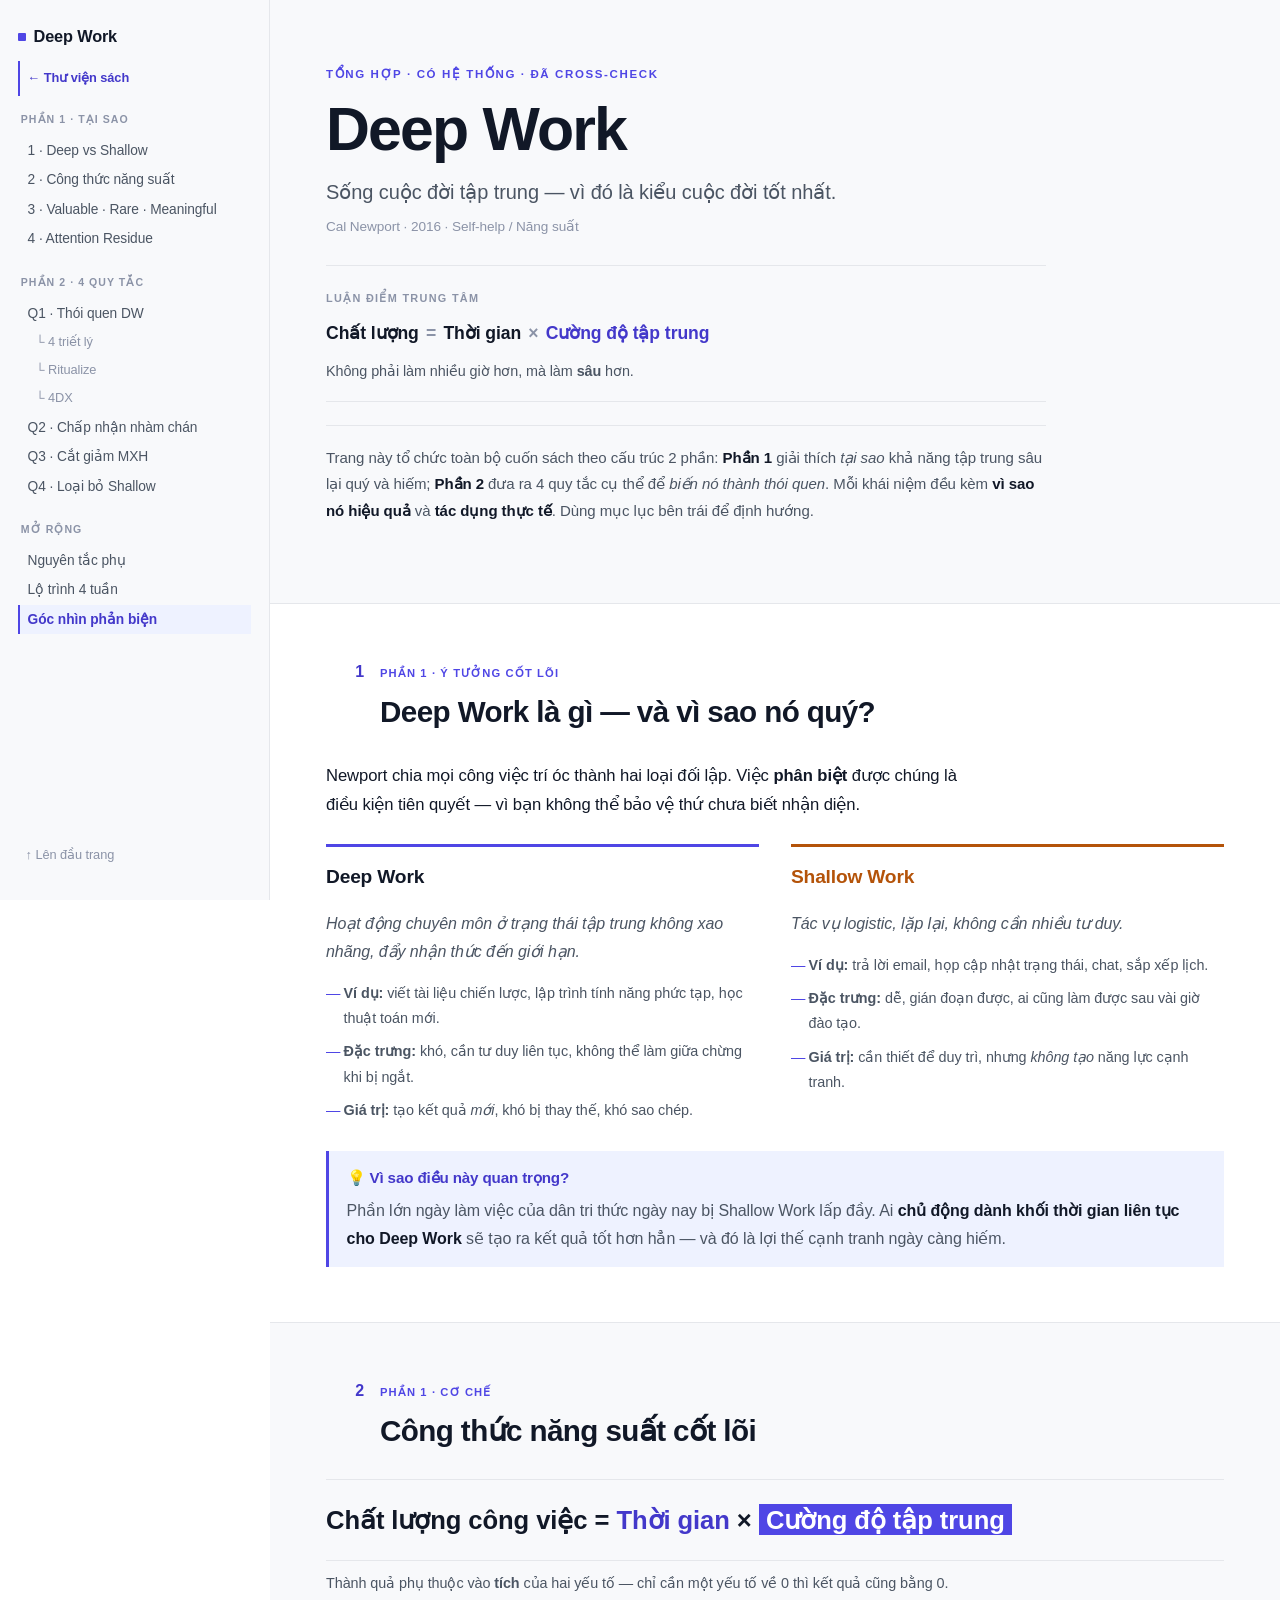
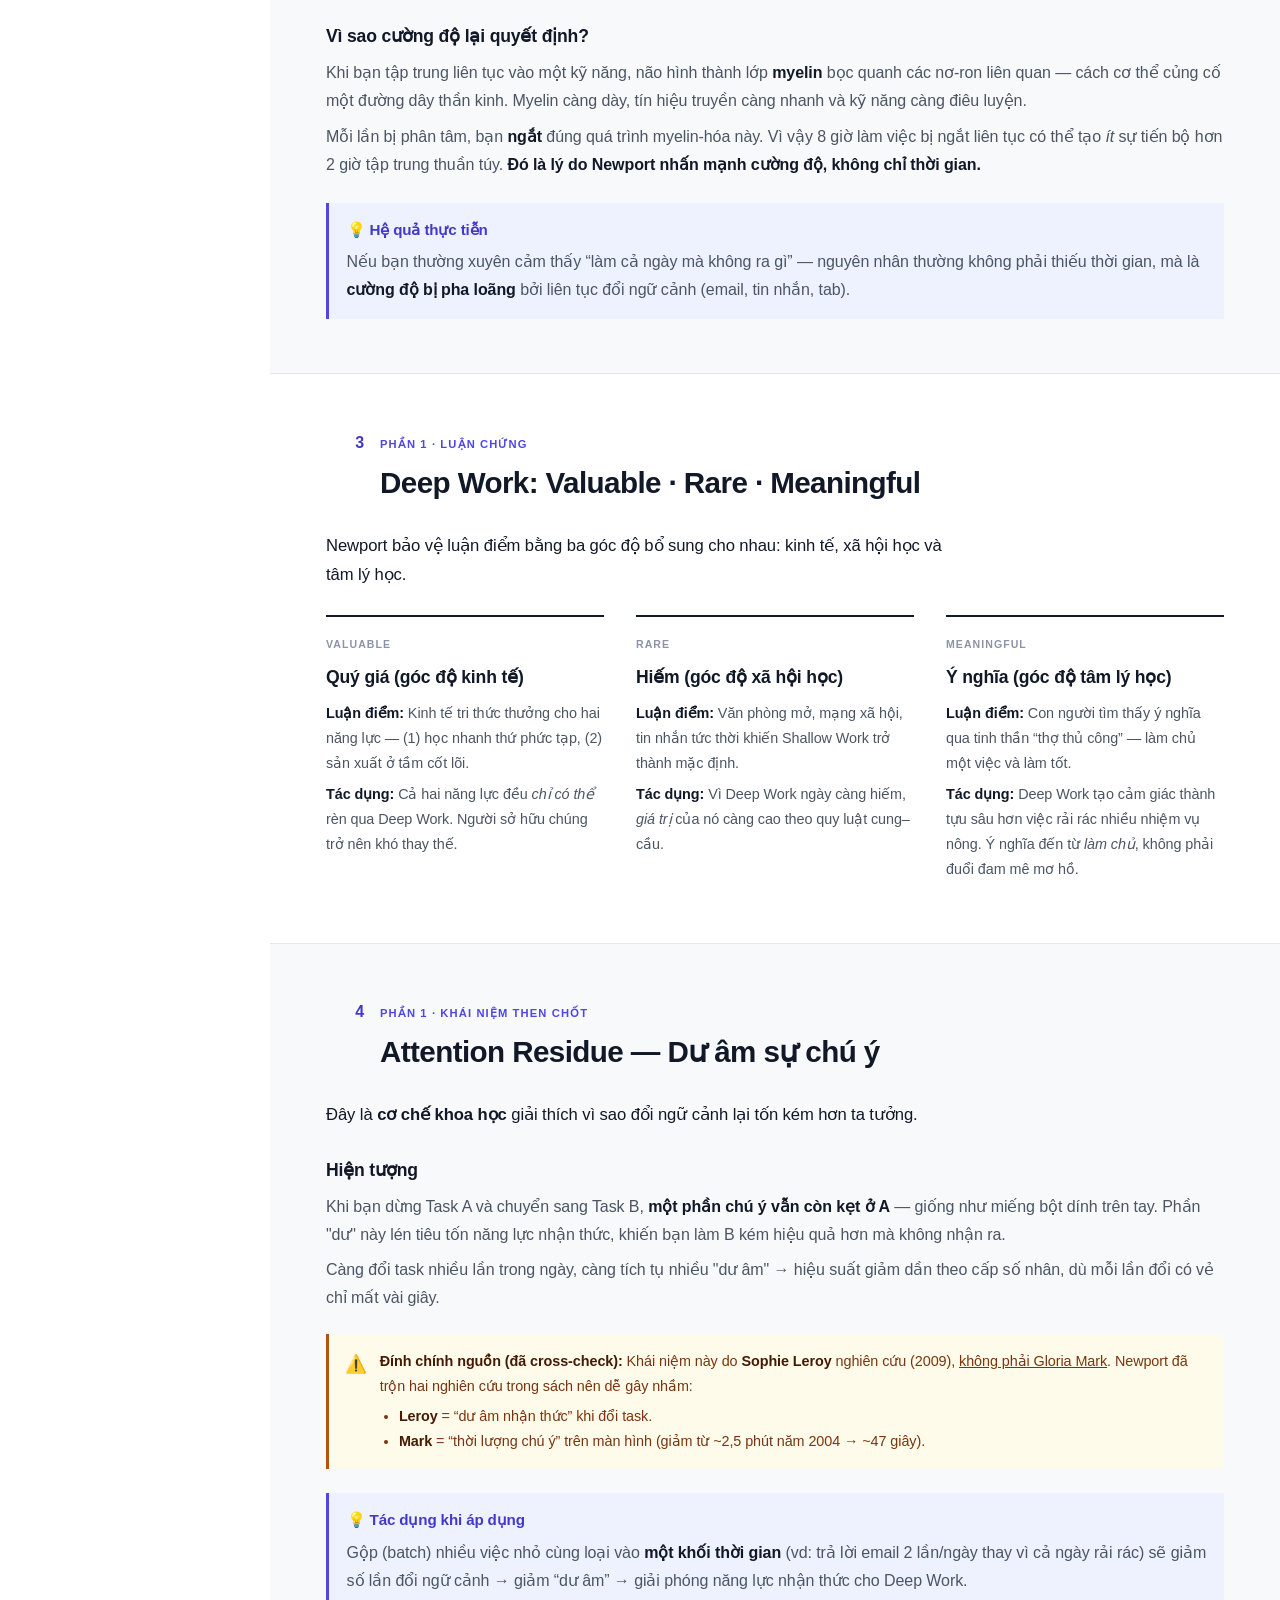
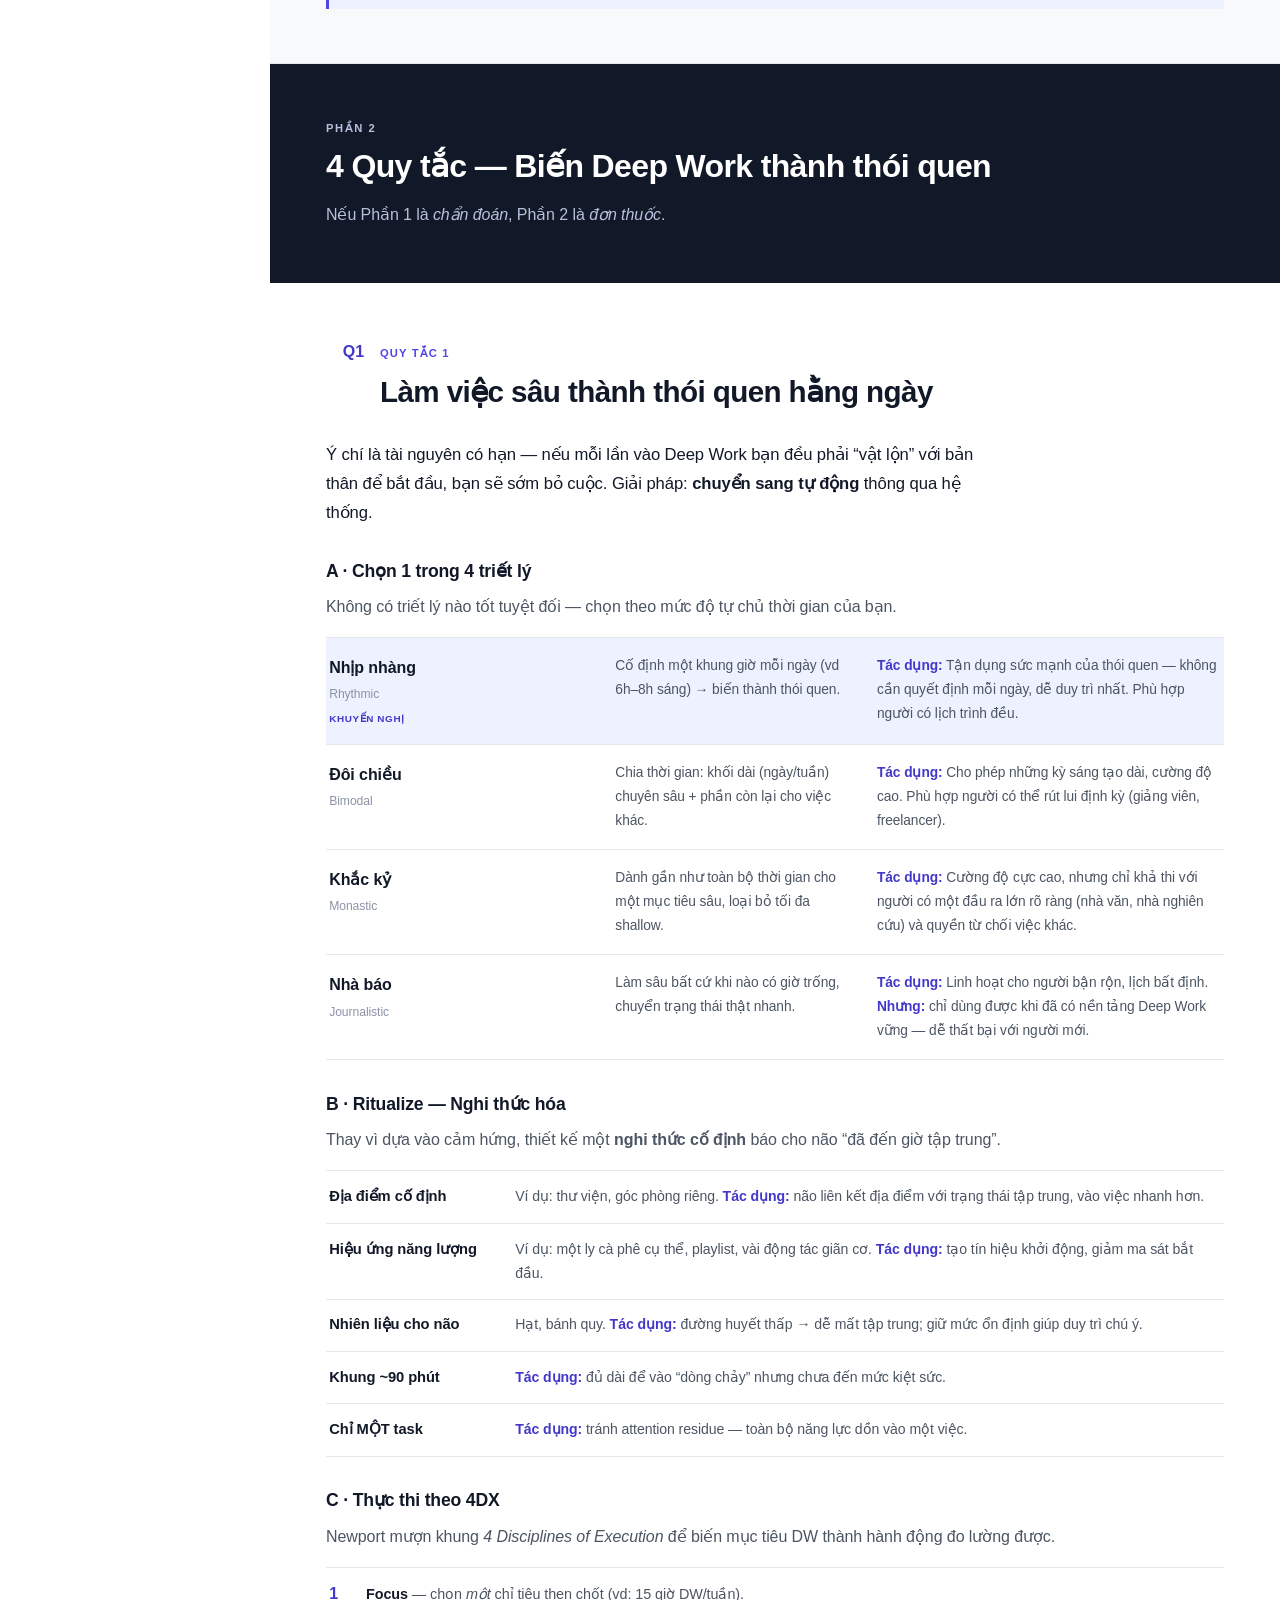
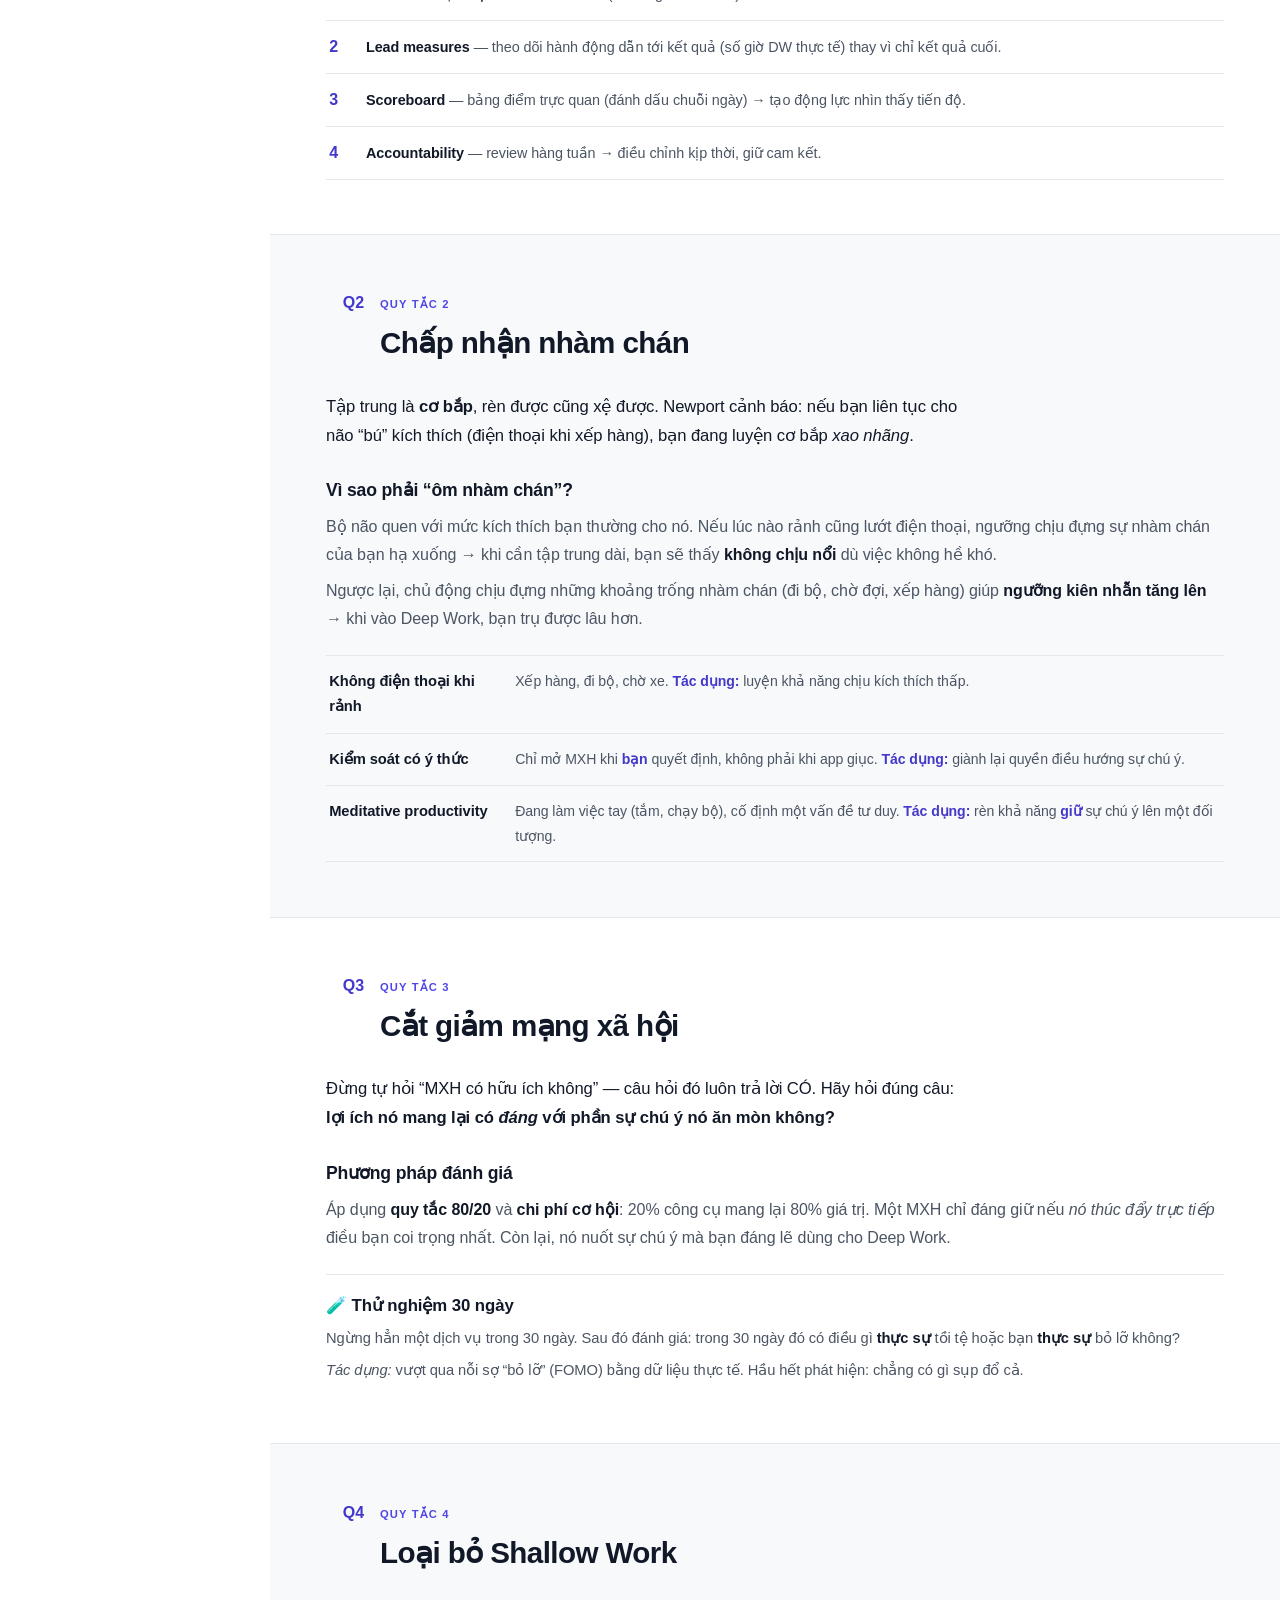
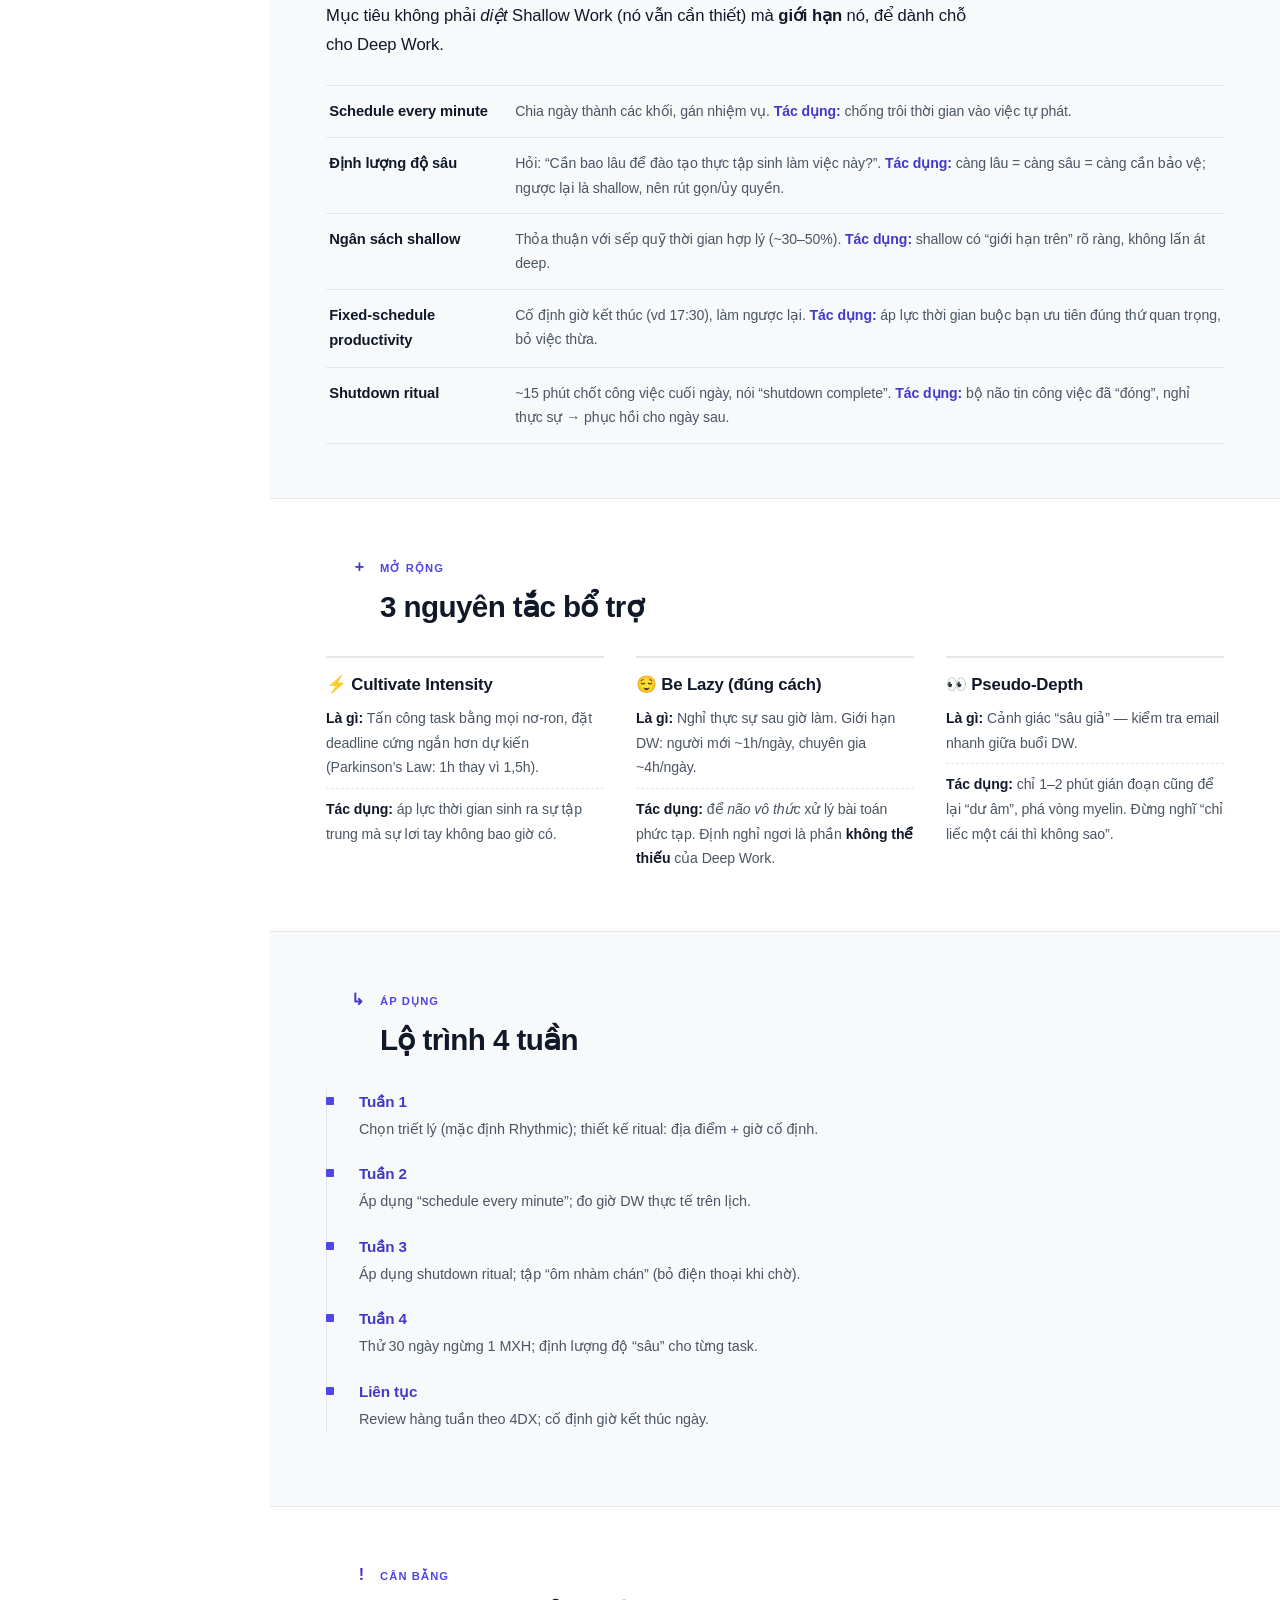
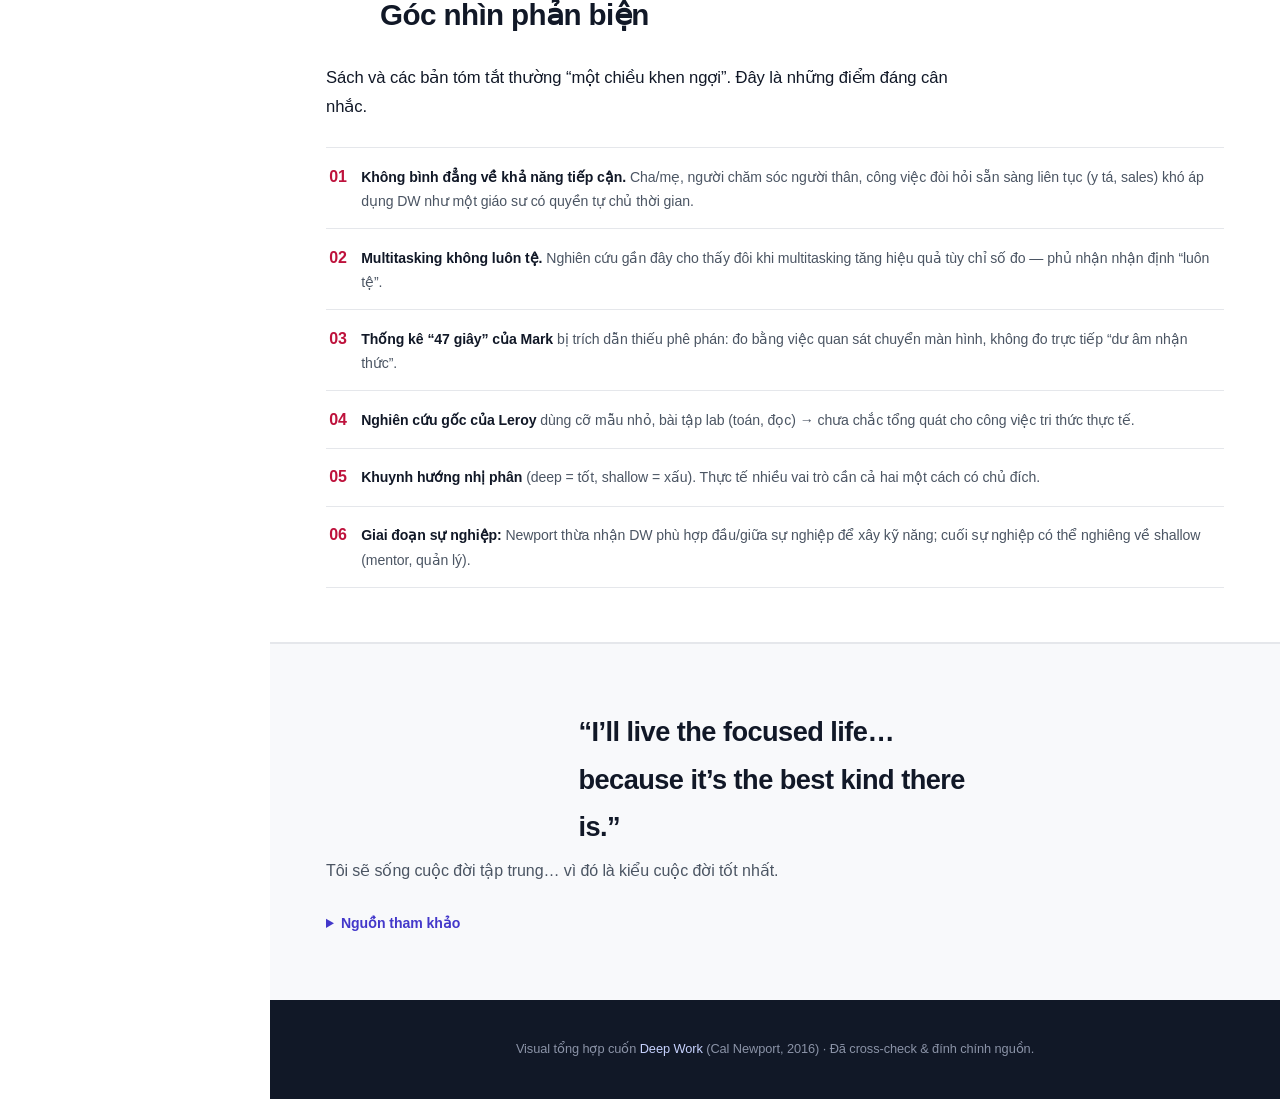
==== books/deep-work/index.html @ b0e9a342 "First commit" ====
<!DOCTYPE html>
<html lang="vi">
<head>
  <meta charset="UTF-8" />
  <meta name="viewport" content="width=device-width, initial-scale=1.0" />
  <title>Deep Work — Tổng hợp trực quan</title>
  <meta name="description" content="Tổng hợp trực quan, có hệ thống, cuốn Deep Work của Cal Newport." />
  <link rel="stylesheet" href="css/style.css" />
</head>
<body>

  <div class="progress-bar" id="progressBar"></div>

  <div class="layout">

    <!-- ============ SIDEBAR: sơ đồ phân cấp tri thức ============ -->
    <aside class="sidebar" id="sidebar">
      <div class="sidebar__brand">
        <span class="sidebar__dot"></span>
        <span>Deep Work</span>
        <button class="sidebar__close" id="sidebarClose" aria-label="Đóng menu">✕</button>
      </div>

      <a href="../../index.html" class="sidebar__back">← Thư viện sách</a>

      <nav class="tree" id="tree">
        <p class="tree__part">Phần 1 · Tại sao</p>
        <a href="#deep-vs-shallow" class="tree__l1">1 · Deep vs Shallow</a>
        <a href="#formula" class="tree__l1">2 · Công thức năng suất</a>
        <a href="#vrm" class="tree__l1">3 · Valuable · Rare · Meaningful</a>
        <a href="#residue" class="tree__l1">4 · Attention Residue</a>

        <p class="tree__part">Phần 2 · 4 Quy tắc</p>
        <div class="tree__branch">
          <a href="#rule-1" class="tree__l1">Q1 · Thói quen DW</a>
          <a href="#philosophies" class="tree__l2">└ 4 triết lý</a>
          <a href="#ritualize" class="tree__l2">└ Ritualize</a>
          <a href="#4dx" class="tree__l2">└ 4DX</a>
        </div>
        <a href="#rule-2" class="tree__l1">Q2 · Chấp nhận nhàm chán</a>
        <a href="#rule-3" class="tree__l1">Q3 · Cắt giảm MXH</a>
        <a href="#rule-4" class="tree__l1">Q4 · Loại bỏ Shallow</a>

        <p class="tree__part">Mở rộng</p>
        <a href="#bonus" class="tree__l1">Nguyên tắc phụ</a>
        <a href="#roadmap" class="tree__l1">Lộ trình 4 tuần</a>
        <a href="#critique" class="tree__l1">Góc nhìn phản biện</a>
      </nav>

      <a href="#top" class="sidebar__top">↑ Lên đầu trang</a>
    </aside>

    <!-- ============ MAIN ============ -->
    <main class="main" id="top">

      <!-- mobile bar -->
      <div class="mobilebar">
        <button class="mobilebar__btn" id="menuBtn">☰ Mục lục</button>
      </div>

      <!-- HERO -->
      <section class="hero">
        <div class="hero__inner">
          <p class="hero__kicker">Tổng hợp · có hệ thống · đã cross-check</p>
          <h1 class="hero__title">Deep Work</h1>
          <p class="hero__sub">Sống cuộc đời tập trung — vì đó là kiểu cuộc đời tốt nhất.</p>
          <p class="hero__meta">Cal Newport · 2016 · Self-help / Năng suất</p>

          <div class="hero__formula">
            <span class="hf__label">Luận điểm trung tâm</span>
            <div class="hf__eq">
              <span>Chất lượng</span>
              <span class="hf__op">=</span>
              <span>Thời gian</span>
              <span class="hf__op">×</span>
              <span class="hf__accent">Cường độ tập trung</span>
            </div>
            <p class="hf__note">Không phải làm nhiều giờ hơn, mà làm <b>sâu</b> hơn.</p>
          </div>

          <p class="hero__intro">
            Trang này tổ chức toàn bộ cuốn sách theo cấu trúc 2 phần:
            <b>Phần 1</b> giải thích <i>tại sao</i> khả năng tập trung sâu lại quý và hiếm;
            <b>Phần 2</b> đưa ra 4 quy tắc cụ thể để <i>biến nó thành thói quen</i>.
            Mỗi khái niệm đều kèm <b>vì sao nó hiệu quả</b> và <b>tác dụng thực tế</b>.
            Dùng mục lục bên trái để định hướng.
          </p>
        </div>
      </section>

      <!-- ===== 1. DEEP VS SHALLOW ===== -->
      <section id="deep-vs-shallow" class="sec">
        <div class="sec__head">
          <span class="sec__no">1</span>
          <div>
            <p class="sec__part">Phần 1 · Ý tưởng cốt lõi</p>
            <h2>Deep Work là gì — và vì sao nó quý?</h2>
          </div>
        </div>

        <p class="lede">
          Newport chia mọi công việc trí óc thành hai loại đối lập. Việc <b>phân biệt</b>
          được chúng là điều kiện tiên quyết — vì bạn không thể bảo vệ thứ chưa biết nhận diện.
        </p>

        <div class="compare">
          <div class="compare__col compare__col--deep">
            <h3>Deep Work</h3>
            <p class="compare__def">Hoạt động chuyên môn ở trạng thái tập trung không xao nhãng, đẩy nhận thức đến giới hạn.</p>
            <ul class="compare__list">
              <li><b>Ví dụ:</b> viết tài liệu chiến lược, lập trình tính năng phức tạp, học thuật toán mới.</li>
              <li><b>Đặc trưng:</b> khó, cần tư duy liên tục, không thể làm giữa chừng khi bị ngắt.</li>
              <li><b>Giá trị:</b> tạo kết quả <i>mới</i>, khó bị thay thế, khó sao chép.</li>
            </ul>
          </div>
          <div class="compare__col compare__col--shallow">
            <h3>Shallow Work</h3>
            <p class="compare__def">Tác vụ logistic, lặp lại, không cần nhiều tư duy.</p>
            <ul class="compare__list">
              <li><b>Ví dụ:</b> trả lời email, họp cập nhật trạng thái, chat, sắp xếp lịch.</li>
              <li><b>Đặc trưng:</b> dễ, gián đoạn được, ai cũng làm được sau vài giờ đào tạo.</li>
              <li><b>Giá trị:</b> cần thiết để duy trì, nhưng <i>không tạo</i> năng lực cạnh tranh.</li>
            </ul>
          </div>
        </div>

        <div class="insight">
          <h4>💡 Vì sao điều này quan trọng?</h4>
          <p>
            Phần lớn ngày làm việc của dân tri thức ngày nay bị Shallow Work lấp đầy.
            Ai <b>chủ động dành khối thời gian liên tục cho Deep Work</b> sẽ tạo ra kết quả
            tốt hơn hẳn — và đó là lợi thế cạnh tranh ngày càng hiếm.
          </p>
        </div>
      </section>

      <!-- ===== 2. FORMULA ===== -->
      <section id="formula" class="sec sec--alt">
        <div class="sec__head">
          <span class="sec__no">2</span>
          <div>
            <p class="sec__part">Phần 1 · Cơ chế</p>
            <h2>Công thức năng suất cốt lõi</h2>
          </div>
        </div>

        <div class="eqbox">
          <div class="eqbox__eq">
            Chất lượng công việc = <span class="t1">Thời gian</span> × <span class="t2">Cường độ tập trung</span>
          </div>
          <p class="eqbox__cap">Thành quả phụ thuộc vào <b>tích</b> của hai yếu tố — chỉ cần một yếu tố về 0 thì kết quả cũng bằng 0.</p>
        </div>

        <div class="why">
          <h4>Vì sao cường độ lại quyết định?</h4>
          <p>
            Khi bạn tập trung liên tục vào một kỹ năng, não hình thành lớp <b>myelin</b>
            bọc quanh các nơ-ron liên quan — cách cơ thể củng cố một đường dây thần kinh.
            Myelin càng dày, tín hiệu truyền càng nhanh và kỹ năng càng điêu luyện.
          </p>
          <p>
            Mỗi lần bị phân tâm, bạn <b>ngắt</b> đúng quá trình myelin-hóa này. Vì vậy
            8 giờ làm việc bị ngắt liên tục có thể tạo <i>ít</i> sự tiến bộ hơn 2 giờ
            tập trung thuần túy. <b>Đó là lý do Newport nhấn mạnh cường độ, không chỉ thời gian.</b>
          </p>
        </div>

        <div class="insight">
          <h4>💡 Hệ quả thực tiễn</h4>
          <p>
            Nếu bạn thường xuyên cảm thấy “làm cả ngày mà không ra gì” — nguyên nhân
            thường không phải thiếu thời gian, mà là <b>cường độ bị pha loãng</b> bởi
            liên tục đổi ngữ cảnh (email, tin nhắn, tab).
          </p>
        </div>
      </section>

      <!-- ===== 3. VRM ===== -->
      <section id="vrm" class="sec">
        <div class="sec__head">
          <span class="sec__no">3</span>
          <div>
            <p class="sec__part">Phần 1 · Luận chứng</p>
            <h2>Deep Work: Valuable · Rare · Meaningful</h2>
          </div>
        </div>

        <p class="lede">
          Newport bảo vệ luận điểm bằng ba góc độ bổ sung cho nhau: kinh tế, xã hội học và tâm lý học.
        </p>

        <div class="vrm">
          <article class="vrm__item">
            <div class="vrm__tag">Valuable</div>
            <h3>Quý giá (góc độ kinh tế)</h3>
            <p><b>Luận điểm:</b> Kinh tế tri thức thưởng cho hai năng lực — (1) học nhanh thứ phức tạp, (2) sản xuất ở tầm cốt lõi.</p>
            <p><b>Tác dụng:</b> Cả hai năng lực đều <i>chỉ có thể</i> rèn qua Deep Work. Người sở hữu chúng trở nên khó thay thế.</p>
          </article>
          <article class="vrm__item">
            <div class="vrm__tag">Rare</div>
            <h3>Hiếm (góc độ xã hội học)</h3>
            <p><b>Luận điểm:</b> Văn phòng mở, mạng xã hội, tin nhắn tức thời khiến Shallow Work trở thành mặc định.</p>
            <p><b>Tác dụng:</b> Vì Deep Work ngày càng hiếm, <i>giá trị</i> của nó càng cao theo quy luật cung–cầu.</p>
          </article>
          <article class="vrm__item">
            <div class="vrm__tag">Meaningful</div>
            <h3>Ý nghĩa (góc độ tâm lý học)</h3>
            <p><b>Luận điểm:</b> Con người tìm thấy ý nghĩa qua tinh thần “thợ thủ công” — làm chủ một việc và làm tốt.</p>
            <p><b>Tác dụng:</b> Deep Work tạo cảm giác thành tựu sâu hơn việc rải rác nhiều nhiệm vụ nông. Ý nghĩa đến từ <i>làm chủ</i>, không phải đuổi đam mê mơ hồ.</p>
          </article>
        </div>
      </section>

      <!-- ===== 4. ATTENTION RESIDUE ===== -->
      <section id="residue" class="sec sec--alt">
        <div class="sec__head">
          <span class="sec__no">4</span>
          <div>
            <p class="sec__part">Phần 1 · Khái niệm then chốt</p>
            <h2>Attention Residue — Dư âm sự chú ý</h2>
          </div>
        </div>

        <p class="lede">
          Đây là <b>cơ chế khoa học</b> giải thích vì sao đổi ngữ cảnh lại tốn kém hơn ta tưởng.
        </p>

        <div class="why">
          <h4>Hiện tượng</h4>
          <p>
            Khi bạn dừng Task A và chuyển sang Task B, <b>một phần chú ý vẫn còn kẹt ở A</b>
            — giống như miếng bột dính trên tay. Phần "dư" này lén tiêu tốn năng lực nhận thức,
            khiến bạn làm B kém hiệu quả hơn mà không nhận ra.
          </p>
          <p>
            Càng đổi task nhiều lần trong ngày, càng tích tụ nhiều "dư âm" → hiệu suất giảm dần
            theo cấp số nhân, dù mỗi lần đổi có vẻ chỉ mất vài giây.
          </p>
        </div>

        <div class="alert">
          <div class="alert__icon">⚠️</div>
          <div>
            <b>Đính chính nguồn (đã cross-check):</b> Khái niệm này do
            <b>Sophie Leroy</b> nghiên cứu (2009), <u>không phải Gloria Mark</u>. Newport đã
            trộn hai nghiên cứu trong sách nên dễ gây nhầm:
            <ul>
              <li><b>Leroy</b> = “dư âm nhận thức” khi đổi task.</li>
              <li><b>Mark</b> = “thời lượng chú ý” trên màn hình (giảm từ ~2,5 phút năm 2004 → ~47 giây).</li>
            </ul>
          </div>
        </div>

        <div class="insight">
          <h4>💡 Tác dụng khi áp dụng</h4>
          <p>
            Gộp (batch) nhiều việc nhỏ cùng loại vào <b>một khối thời gian</b>
            (vd: trả lời email 2 lần/ngày thay vì cả ngày rải rác) sẽ giảm số lần đổi ngữ cảnh
            → giảm “dư âm” → giải phóng năng lực nhận thức cho Deep Work.
          </p>
        </div>
      </section>

      <!-- ============ PHẦN 2 ============ -->
      <section class="part-banner">
        <p class="part-banner__kicker">Phần 2</p>
        <h2>4 Quy tắc — Biến Deep Work thành thói quen</h2>
        <p>Nếu Phần 1 là <i>chẩn đoán</i>, Phần 2 là <i>đơn thuốc</i>.</p>
      </section>

      <!-- Q1 -->
      <section id="rule-1" class="sec">
        <div class="sec__head">
          <span class="sec__no">Q1</span>
          <div>
            <p class="sec__part">Quy tắc 1</p>
            <h2>Làm việc sâu thành thói quen hằng ngày</h2>
          </div>
        </div>

        <p class="lede">
          Ý chí là tài nguyên có hạn — nếu mỗi lần vào Deep Work bạn đều phải “vật lộn” với
          bản thân để bắt đầu, bạn sẽ sớm bỏ cuộc. Giải pháp: <b>chuyển sang tự động</b> thông qua hệ thống.
        </p>

        <!-- 4 triết lý -->
        <div id="philosophies" class="subblock">
          <h3 class="subblock__t">A · Chọn 1 trong 4 triết lý</h3>
          <p class="subblock__d">
            Không có triết lý nào tốt tuyệt đối — chọn theo mức độ tự chủ thời gian của bạn.
          </p>
          <div class="philo-table">
            <div class="philo-row philo-row--rec">
              <div class="philo-row__name">
                <span class="philo-row__vn">Nhịp nhàng</span>
                <span class="philo-row__en">Rhythmic</span>
                <span class="philo-row__badge">Khuyến nghị</span>
              </div>
              <div class="philo-row__how">Cố định một khung giờ mỗi ngày (vd 6h–8h sáng) → biến thành thói quen.</div>
              <div class="philo-row__why"><b>Tác dụng:</b> Tận dụng sức mạnh của thói quen — không cần quyết định mỗi ngày, dễ duy trì nhất. Phù hợp người có lịch trình đều.</div>
            </div>
            <div class="philo-row">
              <div class="philo-row__name">
                <span class="philo-row__vn">Đôi chiều</span>
                <span class="philo-row__en">Bimodal</span>
              </div>
              <div class="philo-row__how">Chia thời gian: khối dài (ngày/tuần) chuyên sâu + phần còn lại cho việc khác.</div>
              <div class="philo-row__why"><b>Tác dụng:</b> Cho phép những kỳ sáng tạo dài, cường độ cao. Phù hợp người có thể rút lui định kỳ (giảng viên, freelancer).</div>
            </div>
            <div class="philo-row">
              <div class="philo-row__name">
                <span class="philo-row__vn">Khắc kỷ</span>
                <span class="philo-row__en">Monastic</span>
              </div>
              <div class="philo-row__how">Dành gần như toàn bộ thời gian cho một mục tiêu sâu, loại bỏ tối đa shallow.</div>
              <div class="philo-row__why"><b>Tác dụng:</b> Cường độ cực cao, nhưng chỉ khả thi với người có một đầu ra lớn rõ ràng (nhà văn, nhà nghiên cứu) và quyền từ chối việc khác.</div>
            </div>
            <div class="philo-row">
              <div class="philo-row__name">
                <span class="philo-row__vn">Nhà báo</span>
                <span class="philo-row__en">Journalistic</span>
              </div>
              <div class="philo-row__how">Làm sâu bất cứ khi nào có giờ trống, chuyển trạng thái thật nhanh.</div>
              <div class="philo-row__why"><b>Tác dụng:</b> Linh hoạt cho người bận rộn, lịch bất định. <b>Nhưng:</b> chỉ dùng được khi đã có nền tảng Deep Work vững — dễ thất bại với người mới.</div>
            </div>
          </div>
        </div>

        <!-- Ritualize -->
        <div id="ritualize" class="subblock">
          <h3 class="subblock__t">B · Ritualize — Nghi thức hóa</h3>
          <p class="subblock__d">
            Thay vì dựa vào cảm hứng, thiết kế một <b>nghi thức cố định</b> báo cho não “đã đến giờ tập trung”.
          </p>
          <div class="ticks">
            <div class="tick"><b>Địa điểm cố định</b><span>Ví dụ: thư viện, góc phòng riêng. <i>Tác dụng:</i> não liên kết địa điểm với trạng thái tập trung, vào việc nhanh hơn.</span></div>
            <div class="tick"><b>Hiệu ứng năng lượng</b><span>Ví dụ: một ly cà phê cụ thể, playlist, vài động tác giãn cơ. <i>Tác dụng:</i> tạo tín hiệu khởi động, giảm ma sát bắt đầu.</span></div>
            <div class="tick"><b>Nhiên liệu cho não</b><span>Hạt, bánh quy. <i>Tác dụng:</i> đường huyết thấp → dễ mất tập trung; giữ mức ổn định giúp duy trì chú ý.</span></div>
            <div class="tick"><b>Khung ~90 phút</b><span><i>Tác dụng:</i> đủ dài để vào “dòng chảy” nhưng chưa đến mức kiệt sức.</span></div>
            <div class="tick"><b>Chỉ MỘT task</b><span><i>Tác dụng:</i> tránh attention residue — toàn bộ năng lực dồn vào một việc.</span></div>
          </div>
        </div>

        <!-- 4DX -->
        <div id="4dx" class="subblock">
          <h3 class="subblock__t">C · Thực thi theo 4DX</h3>
          <p class="subblock__d">
            Newport mượn khung <i>4 Disciplines of Execution</i> để biến mục tiêu DW thành hành động đo lường được.
          </p>
          <div class="odx">
            <div class="odx__i"><span>1</span><div><b>Focus</b> — chọn <i>một</i> chỉ tiêu then chốt (vd: 15 giờ DW/tuần).</div></div>
            <div class="odx__i"><span>2</span><div><b>Lead measures</b> — theo dõi hành động dẫn tới kết quả (số giờ DW thực tế) thay vì chỉ kết quả cuối.</div></div>
            <div class="odx__i"><span>3</span><div><b>Scoreboard</b> — bảng điểm trực quan (đánh dấu chuỗi ngày) → tạo động lực nhìn thấy tiến độ.</div></div>
            <div class="odx__i"><span>4</span><div><b>Accountability</b> — review hàng tuần → điều chỉnh kịp thời, giữ cam kết.</div></div>
          </div>
        </div>
      </section>

      <!-- Q2 -->
      <section id="rule-2" class="sec sec--alt">
        <div class="sec__head">
          <span class="sec__no">Q2</span>
          <div>
            <p class="sec__part">Quy tắc 2</p>
            <h2>Chấp nhận nhàm chán</h2>
          </div>
        </div>

        <p class="lede">
          Tập trung là <b>cơ bắp</b>, rèn được cũng xệ được. Newport cảnh báo: nếu bạn liên tục
          cho não “bú” kích thích (điện thoại khi xếp hàng), bạn đang luyện cơ bắp <i>xao nhãng</i>.
        </p>

        <div class="why">
          <h4>Vì sao phải “ôm nhàm chán”?</h4>
          <p>
            Bộ não quen với mức kích thích bạn thường cho nó. Nếu lúc nào rảnh cũng lướt điện thoại,
            ngưỡng chịu đựng sự nhàm chán của bạn hạ xuống → khi cần tập trung dài, bạn sẽ thấy
            <b>không chịu nổi</b> dù việc không hề khó.
          </p>
          <p>
            Ngược lại, chủ động chịu đựng những khoảng trống nhàm chán (đi bộ, chờ đợi, xếp hàng)
            giúp <b>ngưỡng kiên nhẫn tăng lên</b> → khi vào Deep Work, bạn trụ được lâu hơn.
          </p>
        </div>

        <div class="ticks">
          <div class="tick"><b>Không điện thoại khi rảnh</b><span>Xếp hàng, đi bộ, chờ xe. <i>Tác dụng:</i> luyện khả năng chịu kích thích thấp.</span></div>
          <div class="tick"><b>Kiểm soát có ý thức</b><span>Chỉ mở MXH khi <i>bạn</i> quyết định, không phải khi app giục. <i>Tác dụng:</i> giành lại quyền điều hướng sự chú ý.</span></div>
          <div class="tick"><b>Meditative productivity</b><span>Đang làm việc tay (tắm, chạy bộ), cố định một vấn đề tư duy. <i>Tác dụng:</i> rèn khả năng <i>giữ</i> sự chú ý lên một đối tượng.</span></div>
        </div>
      </section>

      <!-- Q3 -->
      <section id="rule-3" class="sec">
        <div class="sec__head">
          <span class="sec__no">Q3</span>
          <div>
            <p class="sec__part">Quy tắc 3</p>
            <h2>Cắt giảm mạng xã hội</h2>
          </div>
        </div>

        <p class="lede">
          Đừng tự hỏi “MXH có hữu ích không” — câu hỏi đó luôn trả lời CÓ. Hãy hỏi đúng câu:
          <b>lợi ích nó mang lại có <i>đáng</i> với phần sự chú ý nó ăn mòn không?</b>
        </p>

        <div class="why">
          <h4>Phương pháp đánh giá</h4>
          <p>
            Áp dụng <b>quy tắc 80/20</b> và <b>chi phí cơ hội</b>: 20% công cụ mang lại 80% giá trị.
            Một MXH chỉ đáng giữ nếu <i>nó thúc đẩy trực tiếp</i> điều bạn coi trọng nhất. Còn lại,
            nó nuốt sự chú ý mà bạn đáng lẽ dùng cho Deep Work.
          </p>
        </div>

        <div class="callout">
          <div class="callout__t">🧪 Thử nghiệm 30 ngày</div>
          <p>Ngừng hẳn một dịch vụ trong 30 ngày. Sau đó đánh giá: trong 30 ngày đó có điều gì
          <b>thực sự</b> tồi tệ hoặc bạn <b>thực sự</b> bỏ lỡ không?</p>
          <p class="callout__why"><i>Tác dụng:</i> vượt qua nỗi sợ “bỏ lỡ” (FOMO) bằng dữ liệu thực tế.
          Hầu hết phát hiện: chẳng có gì sụp đổ cả.</p>
        </div>
      </section>

      <!-- Q4 -->
      <section id="rule-4" class="sec sec--alt">
        <div class="sec__head">
          <span class="sec__no">Q4</span>
          <div>
            <p class="sec__part">Quy tắc 4</p>
            <h2>Loại bỏ Shallow Work</h2>
          </div>
        </div>

        <p class="lede">
          Mục tiêu không phải <i>diệt</i> Shallow Work (nó vẫn cần thiết) mà <b>giới hạn</b> nó,
          để dành chỗ cho Deep Work.
        </p>

        <div class="ticks">
          <div class="tick"><b>Schedule every minute</b><span>Chia ngày thành các khối, gán nhiệm vụ. <i>Tác dụng:</i> chống trôi thời gian vào việc tự phát.</span></div>
          <div class="tick"><b>Định lượng độ sâu</b><span>Hỏi: “Cần bao lâu để đào tạo thực tập sinh làm việc này?”. <i>Tác dụng:</i> càng lâu = càng sâu = càng cần bảo vệ; ngược lại là shallow, nên rút gọn/ủy quyền.</span></div>
          <div class="tick"><b>Ngân sách shallow</b><span>Thỏa thuận với sếp quỹ thời gian hợp lý (~30–50%). <i>Tác dụng:</i> shallow có “giới hạn trên” rõ ràng, không lấn át deep.</span></div>
          <div class="tick"><b>Fixed-schedule productivity</b><span>Cố định giờ kết thúc (vd 17:30), làm ngược lại. <i>Tác dụng:</i> áp lực thời gian buộc bạn ưu tiên đúng thứ quan trọng, bỏ việc thừa.</span></div>
          <div class="tick"><b>Shutdown ritual</b><span>~15 phút chốt công việc cuối ngày, nói “shutdown complete”. <i>Tác dụng:</i> bộ não tin công việc đã “đóng”, nghỉ thực sự → phục hồi cho ngày sau.</span></div>
        </div>
      </section>

      <!-- BONUS -->
      <section id="bonus" class="sec">
        <div class="sec__head">
          <span class="sec__no">+</span>
          <div>
            <p class="sec__part">Mở rộng</p>
            <h2>3 nguyên tắc bổ trợ</h2>
          </div>
        </div>
        <div class="bonus-grid">
          <div class="bonus">
            <h4>⚡ Cultivate Intensity</h4>
            <p><b>Là gì:</b> Tấn công task bằng mọi nơ-ron, đặt deadline cứng ngắn hơn dự kiến (Parkinson’s Law: 1h thay vì 1,5h).</p>
            <p class="bonus__eff"><b>Tác dụng:</b> áp lực thời gian sinh ra sự tập trung mà sự lơi tay không bao giờ có.</p>
          </div>
          <div class="bonus">
            <h4>😌 Be Lazy (đúng cách)</h4>
            <p><b>Là gì:</b> Nghỉ thực sự sau giờ làm. Giới hạn DW: người mới ~1h/ngày, chuyên gia ~4h/ngày.</p>
            <p class="bonus__eff"><b>Tác dụng:</b> để <i>não vô thức</i> xử lý bài toán phức tạp. Định nghỉ ngơi là phần <b>không thể thiếu</b> của Deep Work.</p>
          </div>
          <div class="bonus">
            <h4>👀 Pseudo-Depth</h4>
            <p><b>Là gì:</b> Cảnh giác “sâu giả” — kiểm tra email nhanh giữa buổi DW.</p>
            <p class="bonus__eff"><b>Tác dụng:</b> chỉ 1–2 phút gián đoạn cũng để lại “dư âm”, phá vòng myelin. Đừng nghĩ “chỉ liếc một cái thì không sao”.</p>
          </div>
        </div>
      </section>

      <!-- ROADMAP -->
      <section id="roadmap" class="sec sec--alt">
        <div class="sec__head">
          <span class="sec__no">↳</span>
          <div>
            <p class="sec__part">Áp dụng</p>
            <h2>Lộ trình 4 tuần</h2>
          </div>
        </div>
        <div class="timeline">
          <div class="tl"><div class="tl__w">Tuần 1</div><p>Chọn triết lý (mặc định Rhythmic); thiết kế ritual: địa điểm + giờ cố định.</p></div>
          <div class="tl"><div class="tl__w">Tuần 2</div><p>Áp dụng “schedule every minute”; đo giờ DW thực tế trên lịch.</p></div>
          <div class="tl"><div class="tl__w">Tuần 3</div><p>Áp dụng shutdown ritual; tập “ôm nhàm chán” (bỏ điện thoại khi chờ).</p></div>
          <div class="tl"><div class="tl__w">Tuần 4</div><p>Thử 30 ngày ngừng 1 MXH; định lượng độ “sâu” cho từng task.</p></div>
          <div class="tl tl--loop"><div class="tl__w">Liên tục</div><p>Review hàng tuần theo 4DX; cố định giờ kết thúc ngày.</p></div>
        </div>
      </section>

      <!-- CRITIQUE -->
      <section id="critique" class="sec">
        <div class="sec__head">
          <span class="sec__no">!</span>
          <div>
            <p class="sec__part">Cân bằng</p>
            <h2>Góc nhìn phản biện</h2>
          </div>
        </div>
        <p class="lede">Sách và các bản tóm tắt thường “một chiều khen ngợi”. Đây là những điểm đáng cân nhắc.</p>
        <div class="crit-grid">
          <div class="crit"><span class="crit__n">01</span><p><b>Không bình đẳng về khả năng tiếp cận.</b> Cha/mẹ, người chăm sóc người thân, công việc đòi hỏi sẵn sàng liên tục (y tá, sales) khó áp dụng DW như một giáo sư có quyền tự chủ thời gian.</p></div>
          <div class="crit"><span class="crit__n">02</span><p><b>Multitasking không luôn tệ.</b> Nghiên cứu gần đây cho thấy đôi khi multitasking tăng hiệu quả tùy chỉ số đo — phủ nhận nhận định “luôn tệ”.</p></div>
          <div class="crit"><span class="crit__n">03</span><p><b>Thống kê “47 giây” của Mark</b> bị trích dẫn thiếu phê phán: đo bằng việc quan sát chuyển màn hình, không đo trực tiếp “dư âm nhận thức”.</p></div>
          <div class="crit"><span class="crit__n">04</span><p><b>Nghiên cứu gốc của Leroy</b> dùng cỡ mẫu nhỏ, bài tập lab (toán, đọc) → chưa chắc tổng quát cho công việc tri thức thực tế.</p></div>
          <div class="crit"><span class="crit__n">05</span><p><b>Khuynh hướng nhị phân</b> (deep = tốt, shallow = xấu). Thực tế nhiều vai trò cần cả hai một cách có chủ đích.</p></div>
          <div class="crit"><span class="crit__n">06</span><p><b>Giai đoạn sự nghiệp:</b> Newport thừa nhận DW phù hợp đầu/giữa sự nghiệp để xây kỹ năng; cuối sự nghiệp có thể nghiêng về shallow (mentor, quản lý).</p></div>
        </div>
      </section>

      <!-- CLOSING -->
      <section class="closing">
        <blockquote class="closing__q">“I’ll live the focused life… because it’s the best kind there is.”</blockquote>
        <p class="closing__t">Tôi sẽ sống cuộc đời tập trung… vì đó là kiểu cuộc đời tốt nhất.</p>

        <details class="sources">
          <summary>Nguồn tham khảo</summary>
          <ul>
            <li><a href="https://calnewport.com/deep-work-rules-for-focused-success-in-a-distracted-world/" target="_blank" rel="noopener">Cal Newport — Deep Work (trang chính thức)</a></li>
            <li><a href="https://calnewport.com/drastically-reduce-stress-with-a-work-shutdown-ritual/" target="_blank" rel="noopener">Cal Newport — Shutdown Ritual</a></li>
            <li><a href="https://calnewport.com/deep-habits-the-danger-of-pseudo-depth/" target="_blank" rel="noopener">Cal Newport — Danger of Pseudo-Depth</a></li>
            <li><a href="https://www.sciencedirect.com/science/article/abs/pii/S0749597809000399" target="_blank" rel="noopener">Sophie Leroy — Attention Residue (2009)</a></li>
            <li><a href="https://gloriamark.com/attention-span/" target="_blank" rel="noopener">Gloria Mark — Attention Span</a></li>
            <li><a href="https://link.springer.com/article/10.1007/s00426-026-02281-x" target="_blank" rel="noopener">Springer — Is multitasking efficient? (2026)</a></li>
          </ul>
        </details>
      </section>

      <footer class="footer">
        <p>Visual tổng hợp cuốn <em>Deep Work</em> (Cal Newport, 2016) · Đã cross-check &amp; đính chính nguồn.</p>
      </footer>
    </main>
  </div>

  <script src="js/main.js"></script>
</body>
</html>
---- books/deep-work/css/style.css ----
/* ============================================================
   DEEP WORK — book page
   Editorial / technical: hard sans, tiny radius, fewer boxes.
   Separation by whitespace + hairline rules, not cards.
   ============================================================ */

:root {
  --accent: #4f46e5;
  --accent-d: #4338ca;
  --accent-tint: #eef2ff;

  --ink: #111827;
  --ink-soft: #4b5563;
  --ink-faint: #8b93a7;
  --line: #e5e7eb;

  --bg: #ffffff;
  --bg-alt: #f8f9fb;

  --shallow: #b45309;
  --shallow-tint: #fff7ed;
  --warn-bg: #fffbeb;
  --crit: #be123c;

  --r: 3px;

  --font: 'Helvetica Neue', Helvetica, Arial, 'Segoe UI', Roboto,
          -apple-system, BlinkMacSystemFont, sans-serif;

  --side-w: 270px;
}

*, *::before, *::after { box-sizing: border-box; }
html { scroll-behavior: smooth; scroll-padding-top: 24px; }
body {
  margin: 0; font-family: var(--font); color: var(--ink);
  background: var(--bg); line-height: 1.75; letter-spacing: -.005em;
  -webkit-font-smoothing: antialiased; text-rendering: optimizeLegibility;
}
a { color: var(--accent); }
ul { margin: .3rem 0; }

/* ---------- Progress bar ---------- */
.progress-bar {
  position: fixed; top: 0; left: 0; height: 2px; width: 0%;
  background: var(--accent); z-index: 1000; transition: width .1s linear;
}

/* ============================================================
   LAYOUT
   ============================================================ */
.layout { display: grid; grid-template-columns: var(--side-w) 1fr; }

/* ---------- SIDEBAR ---------- */
.sidebar {
  position: sticky; top: 0; align-self: start;
  height: 100vh; overflow-y: auto;
  border-right: 1px solid var(--line);
  background: var(--bg-alt);
  padding: 1.4rem 1.1rem;
  display: flex; flex-direction: column;
}
.sidebar__brand {
  display: flex; align-items: center; gap: .5rem;
  font-weight: 700; font-size: 1.02rem; margin-bottom: .6rem;
  letter-spacing: -.01em;
}
.sidebar__dot { width: 8px; height: 8px; border-radius: 1px; background: var(--accent); }
.sidebar__close { display: none; }
.sidebar__back {
  display: block; font-size: .8rem; font-weight: 600;
  color: var(--accent-d); padding: .4rem .5rem; margin-bottom: .9rem;
  border-left: 2px solid var(--accent); text-decoration: none;
}
.sidebar__back:hover { color: var(--ink); text-decoration: none; }

.tree { display: flex; flex-direction: column; font-size: .86rem; }
.tree__part {
  font-size: .66rem; font-weight: 700; text-transform: uppercase;
  letter-spacing: .1em; color: var(--ink-faint);
  margin: 1.2rem 0 .45rem .2rem;
}
.tree__part:first-of-type { margin-top: 0; }
.tree__branch { display: flex; flex-direction: column; }
.tree__l1, .tree__l2 {
  display: block; color: var(--ink-soft);
  padding: .32rem .5rem; text-decoration: none;
  line-height: 1.4; border-left: 2px solid transparent;
}
.tree__l1 { font-weight: 500; }
.tree__l2 { font-size: .8rem; color: var(--ink-faint); padding-left: 1rem; }
.tree__l1:hover, .tree__l2:hover { color: var(--accent-d); text-decoration: none; border-left-color: var(--line); }
.tree__l1.active { color: var(--accent-d); font-weight: 700; border-left-color: var(--accent); background: var(--accent-tint); }
.tree__l2.active { color: var(--accent-d); font-weight: 600; }

.sidebar__top {
  margin-top: auto; padding: .7rem .5rem;
  font-size: .8rem; color: var(--ink-faint); text-decoration: none;
}
.sidebar__top:hover { color: var(--accent); text-decoration: none; }

/* ---------- mobile bar ---------- */
.mobilebar { display: none; padding: .7rem 1.2rem; border-bottom: 1px solid var(--line); position: sticky; top: 0; background: var(--bg); z-index: 50; }
.mobilebar__btn {
  background: var(--ink); color: #fff; border: none;
  padding: .5rem .9rem; border-radius: var(--r); font-weight: 600; cursor: pointer;
  font-size: .85rem; font-family: inherit;
}

.main { min-width: 0; }

/* ============================================================
   HERO
   ============================================================ */
.hero {
  padding: clamp(2.5rem, 6vw, 4rem) clamp(1.5rem, 5vw, 3.5rem);
  background: var(--bg-alt);
  border-bottom: 1px solid var(--line);
}
.hero__inner { max-width: 720px; }
.hero__kicker {
  text-transform: uppercase; letter-spacing: .14em; font-size: .72rem;
  font-weight: 700; color: var(--accent); margin: 0 0 .9rem;
}
.hero__title {
  font-weight: 700; font-size: clamp(2.4rem, 6vw, 3.8rem);
  line-height: 1; margin: 0; letter-spacing: -.03em; color: var(--ink);
}
.hero__sub { color: var(--ink-soft); font-size: clamp(1.05rem, 2vw, 1.25rem); margin: 1rem 0 .3rem; }
.hero__meta { color: var(--ink-faint); font-size: .85rem; margin: 0 0 1.6rem; }

.hero__formula {
  border-top: 1px solid var(--line); border-bottom: 1px solid var(--line);
  padding: 1.1rem 0;
}
.hf__label { font-size: .68rem; text-transform: uppercase; letter-spacing: .12em; color: var(--ink-faint); font-weight: 700; }
.hf__eq { display: flex; flex-wrap: wrap; gap: .45rem; align-items: center; font-size: 1.1rem; font-weight: 600; margin-top: .45rem; }
.hf__eq span { color: var(--ink); }
.hf__op { color: var(--ink-faint) !important; }
.hf__accent { color: var(--accent-d) !important; }
.hf__note { margin: .6rem 0 0; color: var(--ink-soft); font-size: .9rem; }

.hero__intro {
  margin-top: 1.4rem; color: var(--ink-soft); font-size: .94rem;
  padding-top: 1.2rem; border-top: 1px solid var(--line);
}
.hero__intro b { color: var(--ink); }

/* ============================================================
   SECTION — separation by rules + spacing, not cards
   ============================================================ */
.sec { padding: clamp(2.2rem, 5vw, 3.4rem) clamp(1.5rem, 5vw, 3.5rem); border-bottom: 1px solid var(--line); }
.sec--alt { background: var(--bg-alt); }

.sec__head { display: flex; gap: 1rem; align-items: baseline; margin-bottom: 1.4rem; }
.sec__no {
  flex-shrink: 0; font-weight: 700; font-size: 1rem; color: var(--accent-d);
  width: 38px; text-align: right; font-variant-numeric: tabular-nums;
}
.sec__part { font-size: .7rem; text-transform: uppercase; letter-spacing: .1em; color: var(--accent); font-weight: 700; margin: 0 0 .15rem; }
.sec__head h2 { font-weight: 700; font-size: clamp(1.35rem, 3vw, 1.85rem); margin: 0; letter-spacing: -.02em; }

.lede { font-size: 1.04rem; color: var(--ink); max-width: 70ch; margin: 0 0 1.6rem; }
.lede b { color: var(--ink); }

/* ---------- headings inside ---------- */
h3, h4 { letter-spacing: -.01em; }
.why h4, .subblock__t { font-weight: 700; font-size: 1.1rem; margin: 0 0 .4rem; }

/* ---------- compare (deep vs shallow) — columns with top rule ---------- */
.compare { display: grid; grid-template-columns: 1fr 1fr; gap: 2rem; }
.compare__col { padding-top: .8rem; border-top: 3px solid var(--accent); }
.compare__col--shallow { border-top-color: var(--shallow); }
.compare__col h3 { margin: 0 0 .5rem; font-size: 1.2rem; font-weight: 700; }
.compare__col--shallow h3 { color: var(--shallow); }
.compare__def { color: var(--ink-soft); margin-bottom: .7rem; font-style: italic; }
.compare__list { list-style: none; padding: 0; margin: 0; }
.compare__list li { padding: .25rem 0 .25rem 1.1rem; position: relative; font-size: .9rem; color: var(--ink-soft); }
.compare__list li::before { content: "—"; position: absolute; left: 0; color: var(--accent); }

/* ---------- insight: subtle tint + left bar, not a box ---------- */
.insight {
  margin-top: 1.5rem; padding: .9rem 1rem .9rem 1.1rem;
  background: var(--accent-tint); border-left: 3px solid var(--accent);
}
.insight h4 { margin: 0 0 .3rem; color: var(--accent-d); font-size: .95rem; }
.insight p { margin: 0; color: var(--ink-soft); }
.insight b { color: var(--ink); }

/* ---------- why ---------- */
.why { margin-bottom: 1.4rem; }
.why p { margin: .45rem 0; color: var(--ink-soft); }
.why b { color: var(--ink); }

/* ---------- equation ---------- */
.eqbox { margin-bottom: 1.6rem; }
.eqbox__eq {
  font-weight: 600; font-size: clamp(1.1rem, 2.6vw, 1.6rem);
  padding: 1.1rem 0; border-top: 1px solid var(--line); border-bottom: 1px solid var(--line);
}
.eqbox__eq .t1, .eqbox__eq .t2 { color: var(--accent-d); }
.eqbox__eq .t2 { color: #fff; background: var(--accent); padding: .1rem .45rem; }
.eqbox__cap { color: var(--ink-soft); margin-top: .6rem; font-size: .9rem; }

/* ---------- VRM — columns, no cards ---------- */
.vrm { display: grid; grid-template-columns: repeat(3, 1fr); gap: 2rem; }
.vrm__item { padding-top: .8rem; border-top: 2px solid var(--ink); }
.vrm__tag { display: inline-block; font-size: .66rem; font-weight: 700; text-transform: uppercase; letter-spacing: .1em; color: var(--ink-faint); margin-bottom: .5rem; }
.vrm__item h3 { font-size: 1.1rem; margin: 0 0 .5rem; }
.vrm__item p { margin: .35rem 0; font-size: .9rem; color: var(--ink-soft); }
.vrm__item b { color: var(--ink); }

/* ---------- alert ---------- */
.alert { display: flex; gap: .8rem; align-items: flex-start; background: var(--warn-bg); border-left: 3px solid var(--shallow); padding: .9rem 1rem; margin: 1.4rem 0; font-size: .9rem; color: #78350f; }
.alert__icon { font-size: 1.1rem; }
.alert ul { margin: .3rem 0 0; padding-left: 1.2rem; }
.alert b { color: #451a03; }

/* ---------- part banner ---------- */
.part-banner { padding: clamp(2.2rem,5vw,3.4rem) clamp(1.5rem,5vw,3.5rem); background: var(--ink); color: #e7ebf7; }
.part-banner__kicker { font-size: .7rem; text-transform: uppercase; letter-spacing: .14em; color: #a5b4fc; font-weight: 700; margin: 0 0 .4rem; }
.part-banner h2 { font-size: clamp(1.4rem,3.5vw,2rem); margin: 0 0 .4rem; color: #fff; letter-spacing: -.02em; font-weight: 700; }
.part-banner p { margin: 0; color: #b8c0dd; }

/* ============================================================
   RULE SUB-BLOCKS
   ============================================================ */
.subblock { margin-top: 1.8rem; }
.subblock__d { color: var(--ink-soft); margin: 0 0 1rem; }

/* philo — real table, hairline rows */
.philo-table { border-top: 1px solid var(--line); }
.philo-row {
  display: grid; grid-template-columns: 1.1fr 1fr 1.4fr; gap: 1rem;
  padding: 1rem .2rem; align-items: start;
  border-bottom: 1px solid var(--line);
}
.philo-row--rec { background: var(--accent-tint); }
.philo-row__name { display: flex; flex-direction: column; gap: .15rem; }
.philo-row__vn { font-weight: 700; }
.philo-row__en { font-size: .76rem; color: var(--ink-faint); }
.philo-row__badge { font-size: .62rem; font-weight: 700; text-transform: uppercase; letter-spacing: .06em; color: var(--accent-d); margin-top: .15rem; }
.philo-row__how, .philo-row__why { font-size: .86rem; color: var(--ink-soft); }
.philo-row__why b { color: var(--accent-d); }

/* ticks — definition list via hairline, NOT boxes */
.ticks { border-top: 1px solid var(--line); }
.tick {
  display: grid; grid-template-columns: 170px 1fr; gap: 1rem;
  padding: .8rem .2rem; border-bottom: 1px solid var(--line); align-items: start;
}
.tick b { color: var(--ink); display: block; font-size: .92rem; }
.tick span { color: var(--ink-soft); font-size: .88rem; }
.tick i { color: var(--accent-d); font-style: normal; font-weight: 600; }

/* 4dx — numbered list, hairlines */
.odx { border-top: 1px solid var(--line); }
.odx__i {
  display: flex; gap: .9rem; align-items: baseline;
  padding: .75rem .2rem; border-bottom: 1px solid var(--line);
}
.odx__i span { flex-shrink: 0; font-weight: 700; color: var(--accent-d); font-variant-numeric: tabular-nums; width: 1.4em; }
.odx__i div { color: var(--ink-soft); font-size: .9rem; }
.odx__i b { color: var(--ink); }

/* callout — lighter */
.callout { margin-top: 1.3rem; padding: 1rem 0 0; border-top: 1px solid var(--line); }
.callout__t { font-weight: 700; font-size: 1.05rem; margin: 0 0 .3rem; }
.callout p { margin: .35rem 0; color: var(--ink-soft); font-size: .92rem; }
.callout__why { color: var(--ink-soft); font-size: .88rem; }
.callout b { color: var(--ink); }

/* bonus — columns with hairline */
.bonus-grid { display: grid; grid-template-columns: repeat(3,1fr); gap: 2rem; }
.bonus { padding-top: .8rem; border-top: 2px solid var(--line); }
.bonus h4 { margin: 0 0 .4rem; font-size: 1.05rem; font-weight: 700; }
.bonus p { margin: .35rem 0; font-size: .88rem; color: var(--ink-soft); }
.bonus p b { color: var(--ink); }
.bonus__eff { padding-top: .5rem; margin-top: .5rem !important; border-top: 1px dashed var(--line); }
.bonus__eff b { color: var(--accent-d); }

/* timeline */
.timeline { position: relative; padding-left: 1.6rem; border-left: 1px solid var(--line); }
.tl { position: relative; margin-bottom: 1.2rem; padding-left: .4rem; }
.tl::before { content: ""; position: absolute; left: -1.67rem; top: .5rem; width: 8px; height: 8px; background: var(--accent); border-radius: 1px; }
.tl__w { font-weight: 700; color: var(--accent-d); margin-bottom: .1rem; font-size: .95rem; }
.tl p { margin: 0; color: var(--ink-soft); font-size: .9rem; }

/* critique — hairline list */
.crit-grid { border-top: 1px solid var(--line); }
.crit { display: flex; gap: .9rem; align-items: baseline; padding: .9rem .2rem; border-bottom: 1px solid var(--line); }
.crit__n { font-weight: 700; font-size: 1rem; color: var(--crit); flex-shrink: 0; font-variant-numeric: tabular-nums; }
.crit p { margin: 0; font-size: .88rem; color: var(--ink-soft); }
.crit b { color: var(--ink); }

/* closing */
.closing { padding: clamp(2.5rem,6vw,4rem) clamp(1.5rem,5vw,3.5rem); background: var(--bg-alt); border-top: 1px solid var(--line); }
.closing__q { font-weight: 600; font-size: clamp(1.2rem,3vw,1.7rem); margin: 0 auto .4rem; max-width: 26ch; color: var(--ink); letter-spacing: -.02em; }
.closing__t { color: var(--ink-soft); margin: 0 auto 1.6rem; }
.sources { max-width: 600px; font-size: .88rem; }
.sources summary { cursor: pointer; font-weight: 600; color: var(--accent-d); }
.sources ul { margin: .8rem 0 0; padding-left: 1.2rem; color: var(--ink-soft); }
.sources li { margin: .3rem 0; }

.footer { padding: 1.6rem; text-align: center; background: var(--ink); color: #8b93a7; font-size: .8rem; }
.footer em { color: #c7d2fe; font-style: normal; }

/* ============================================================
   RESPONSIVE
   ============================================================ */
@media (max-width: 1024px) {
  .vrm { grid-template-columns: 1fr; gap: 1.2rem; }
  .bonus-grid { grid-template-columns: 1fr; gap: 1.2rem; }
}
@media (max-width: 880px) {
  .compare { grid-template-columns: 1fr; gap: 1.4rem; }
  .philo-row { grid-template-columns: 1fr; gap: .3rem; }
  .tick { grid-template-columns: 1fr; gap: .2rem; }
}
@media (max-width: 920px) {
  .layout { grid-template-columns: 1fr; }
  .sidebar {
    position: fixed; top: 0; left: 0; width: min(320px, 84vw); z-index: 200;
    transform: translateX(-105%); transition: transform .28s ease;
    box-shadow: 0 0 40px rgba(0,0,0,.2);
  }
  .sidebar.open { transform: translateX(0); }
  .sidebar__close { display: inline-block; margin-left: auto; background: none; border: none; font-size: 1.1rem; cursor: pointer; color: var(--ink-soft); font-family: inherit; }
  .mobilebar { display: block; }
  .scrim { position: fixed; inset: 0; background: rgba(0,0,0,.4); z-index: 150; opacity: 0; pointer-events: none; transition: opacity .25s; }
  .scrim.show { opacity: 1; pointer-events: auto; }
}
@media (prefers-reduced-motion: reduce) {
  * { scroll-behavior: auto !important; transition: none !important; }
}
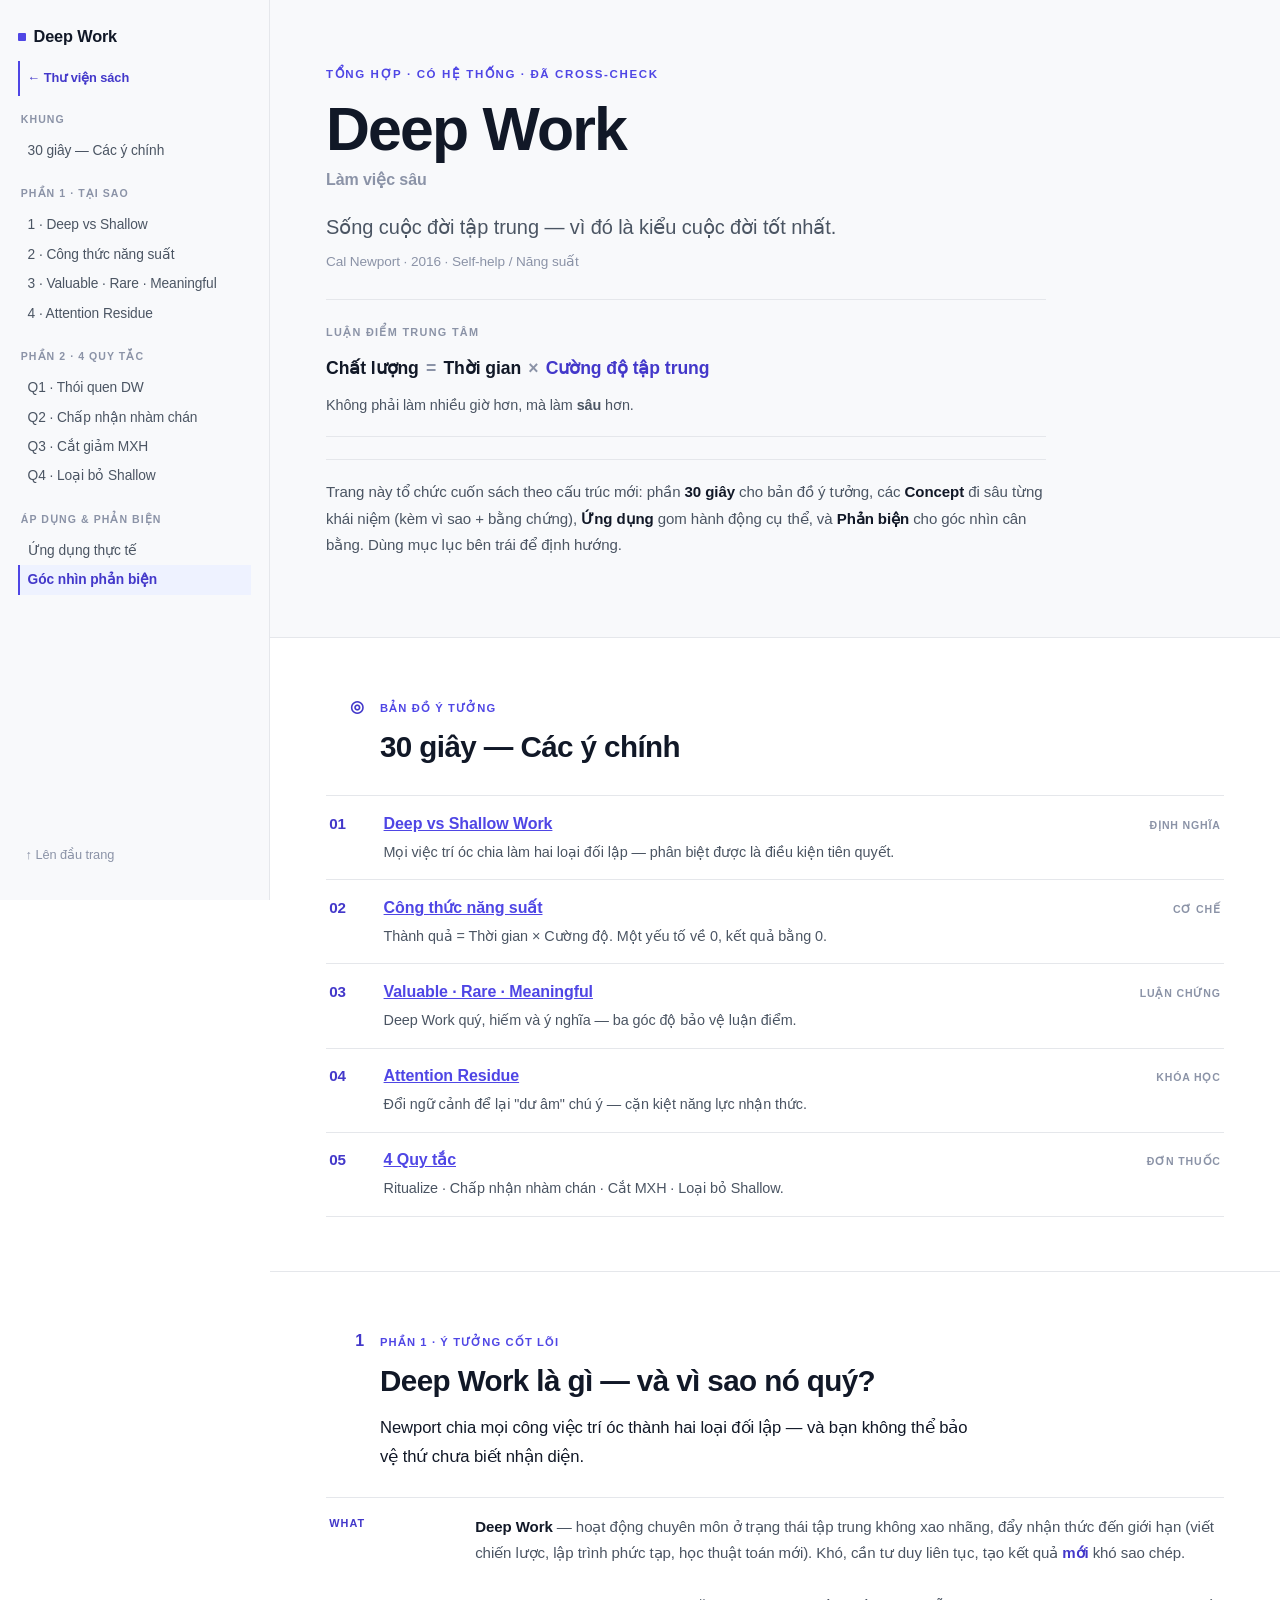
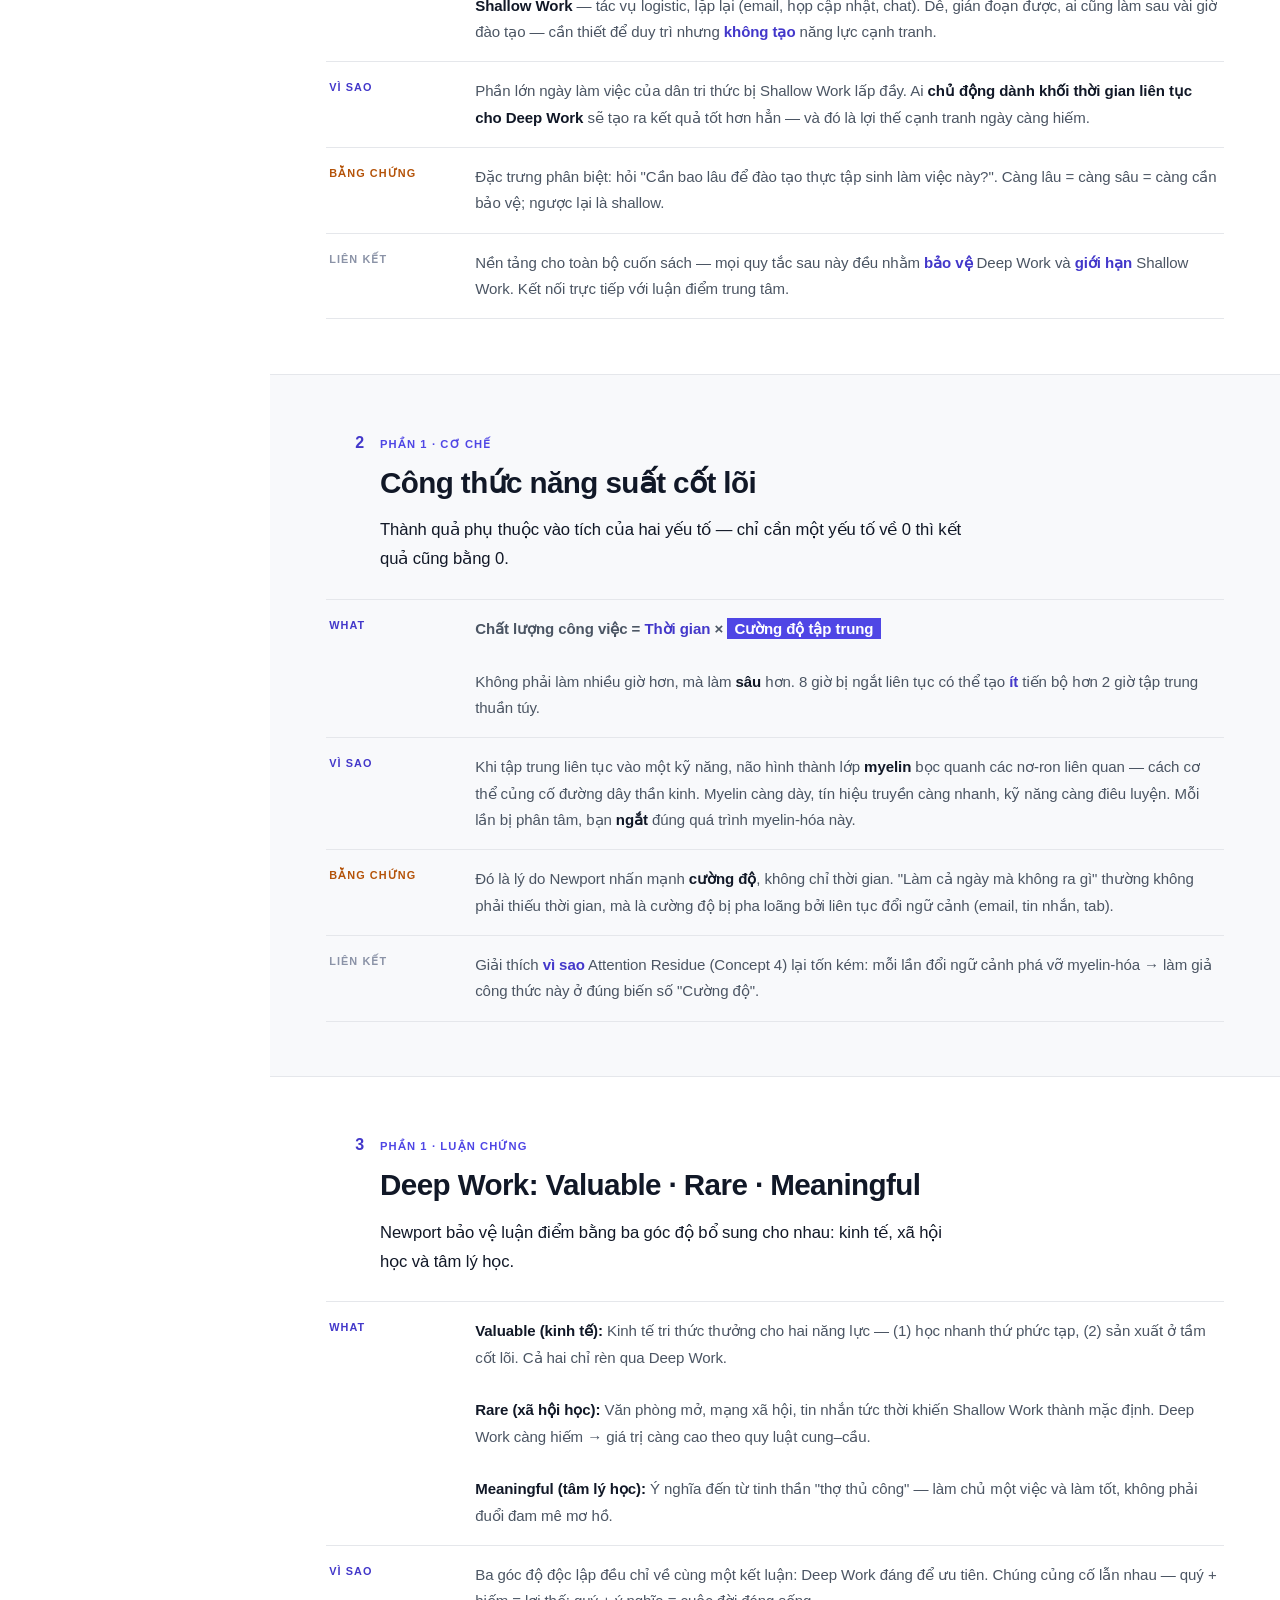
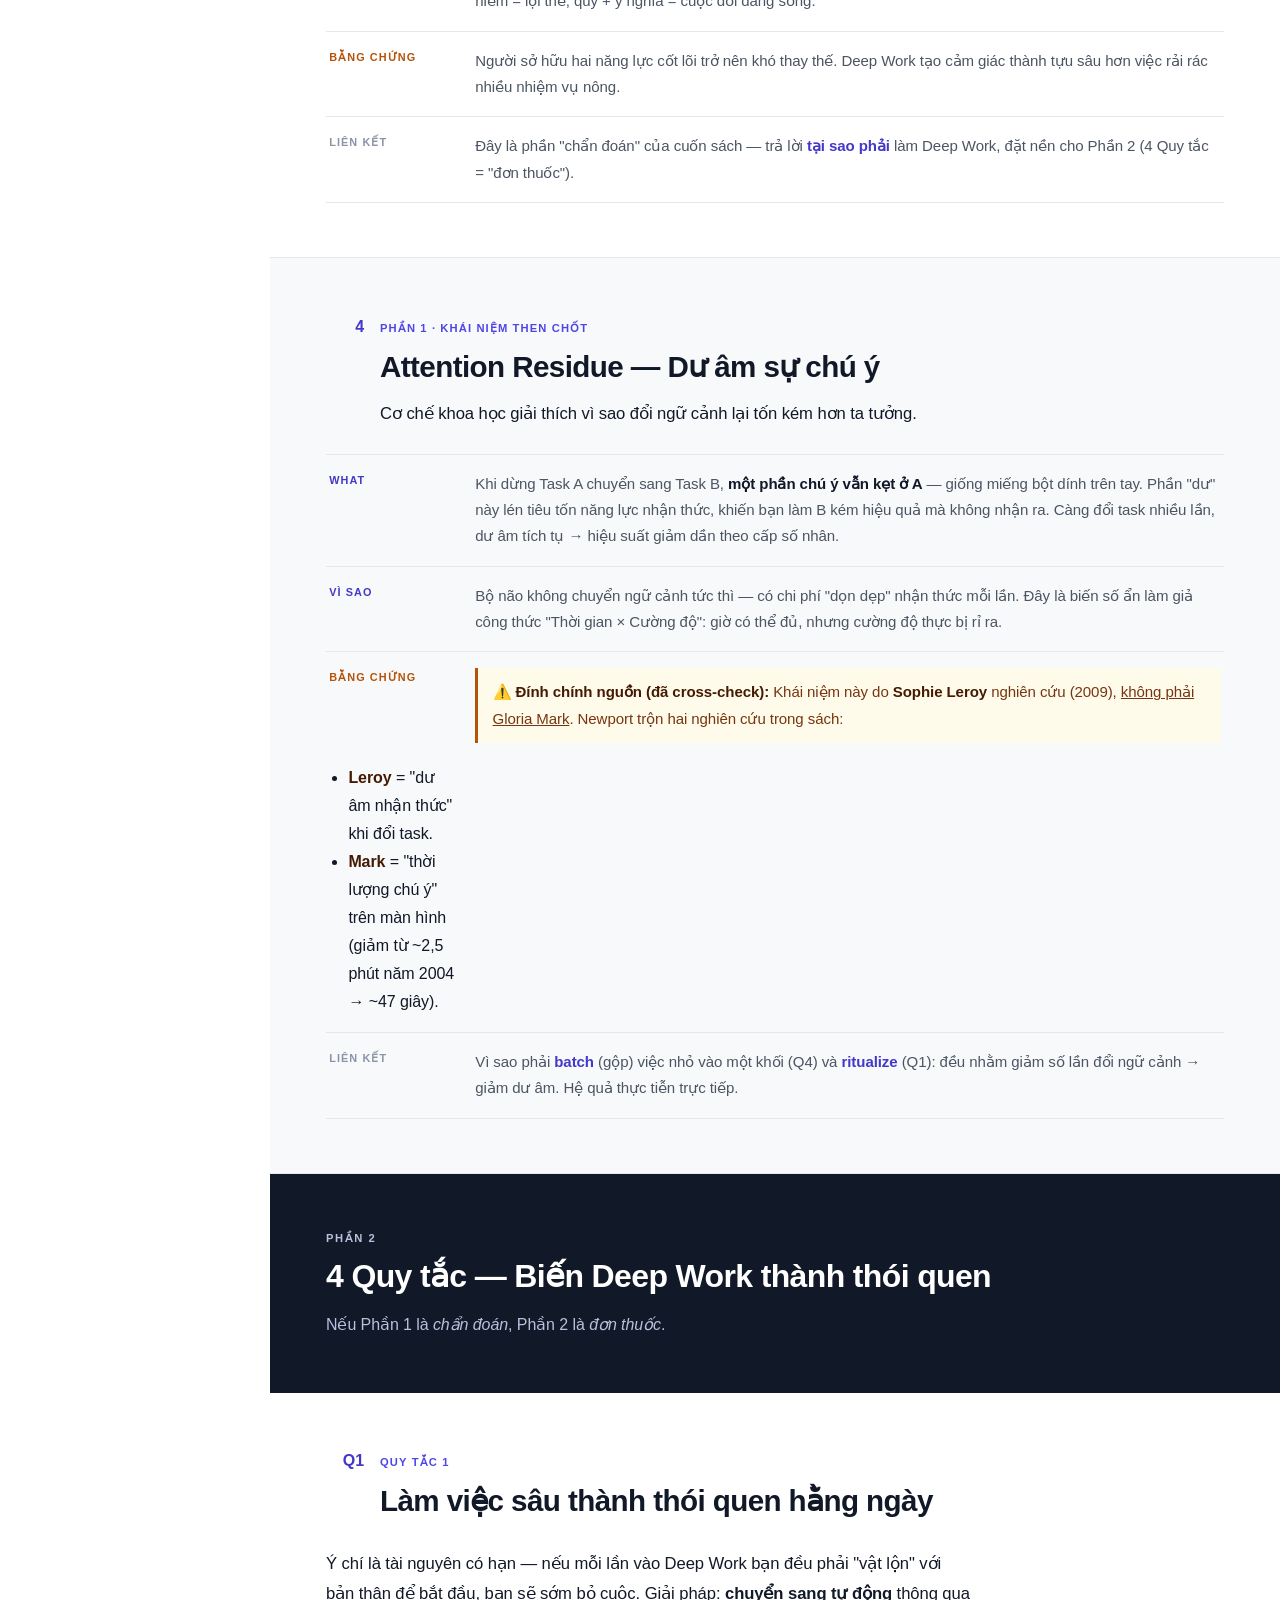
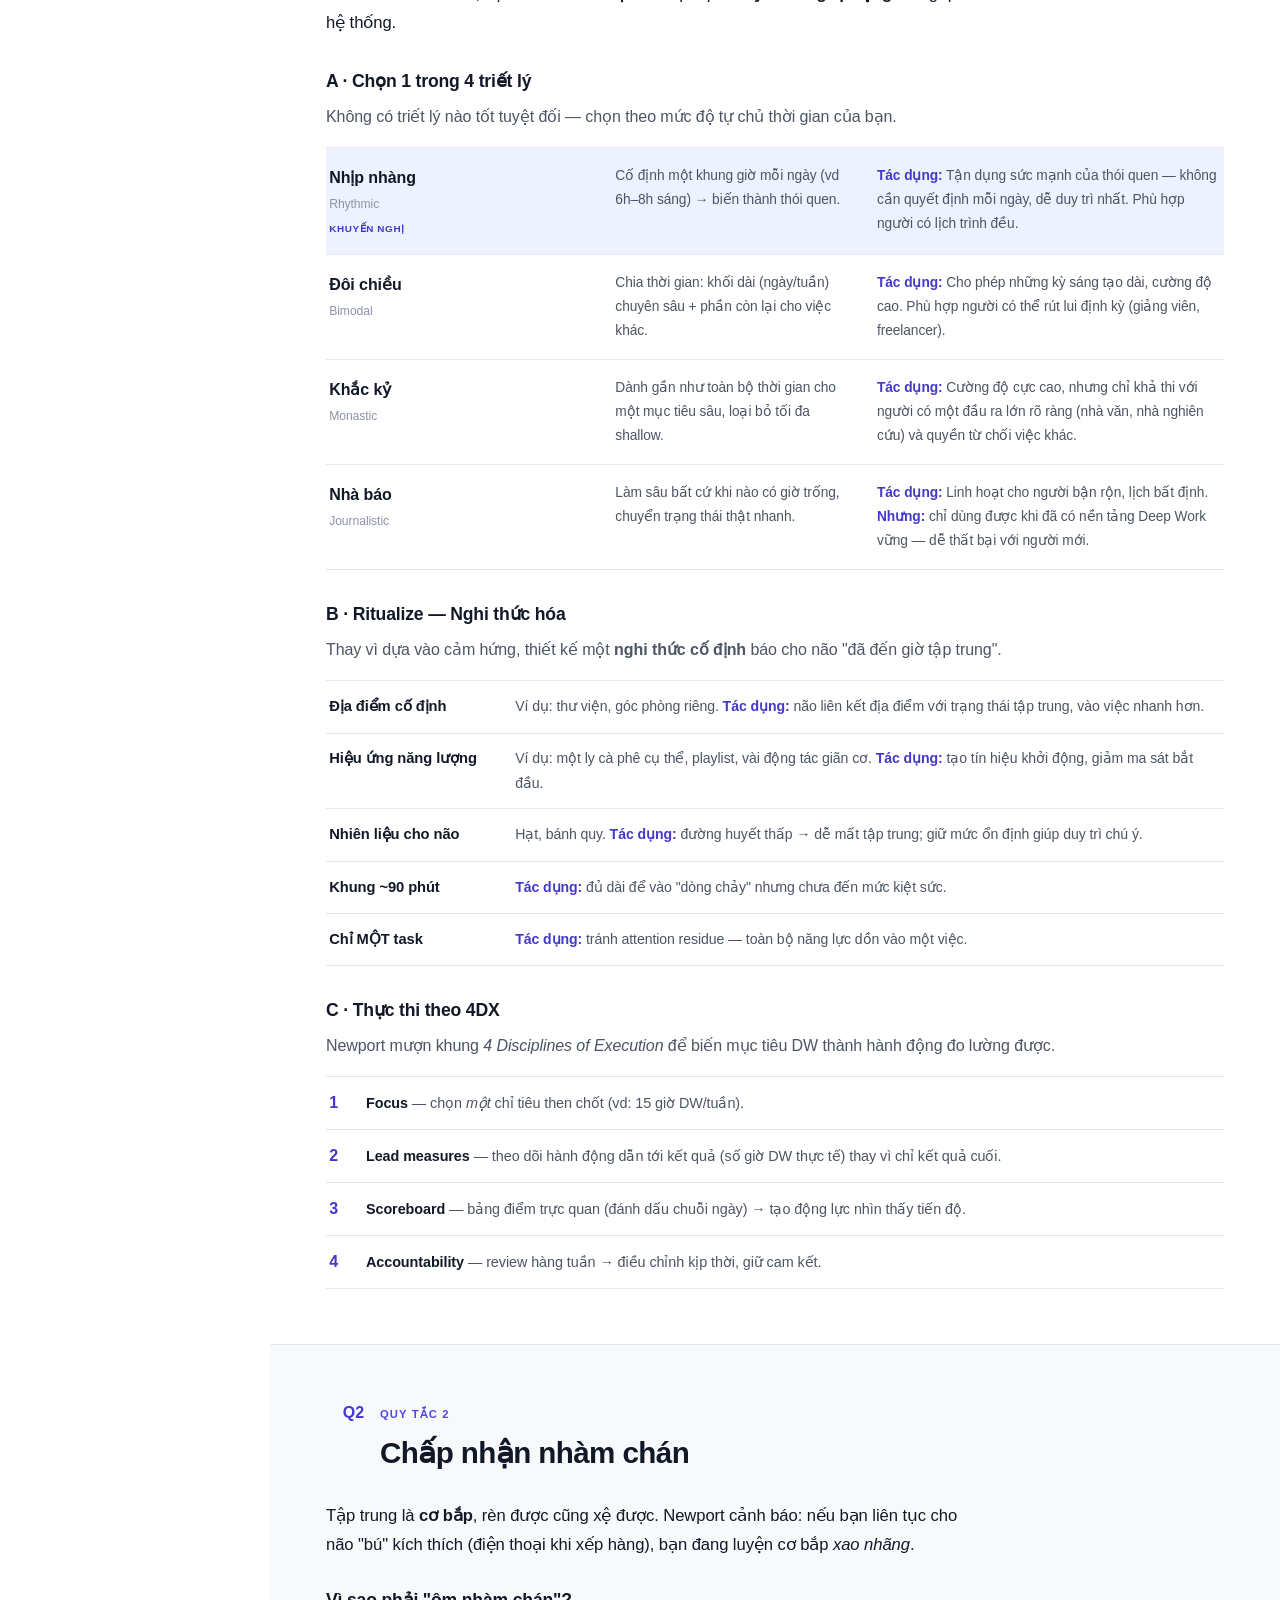
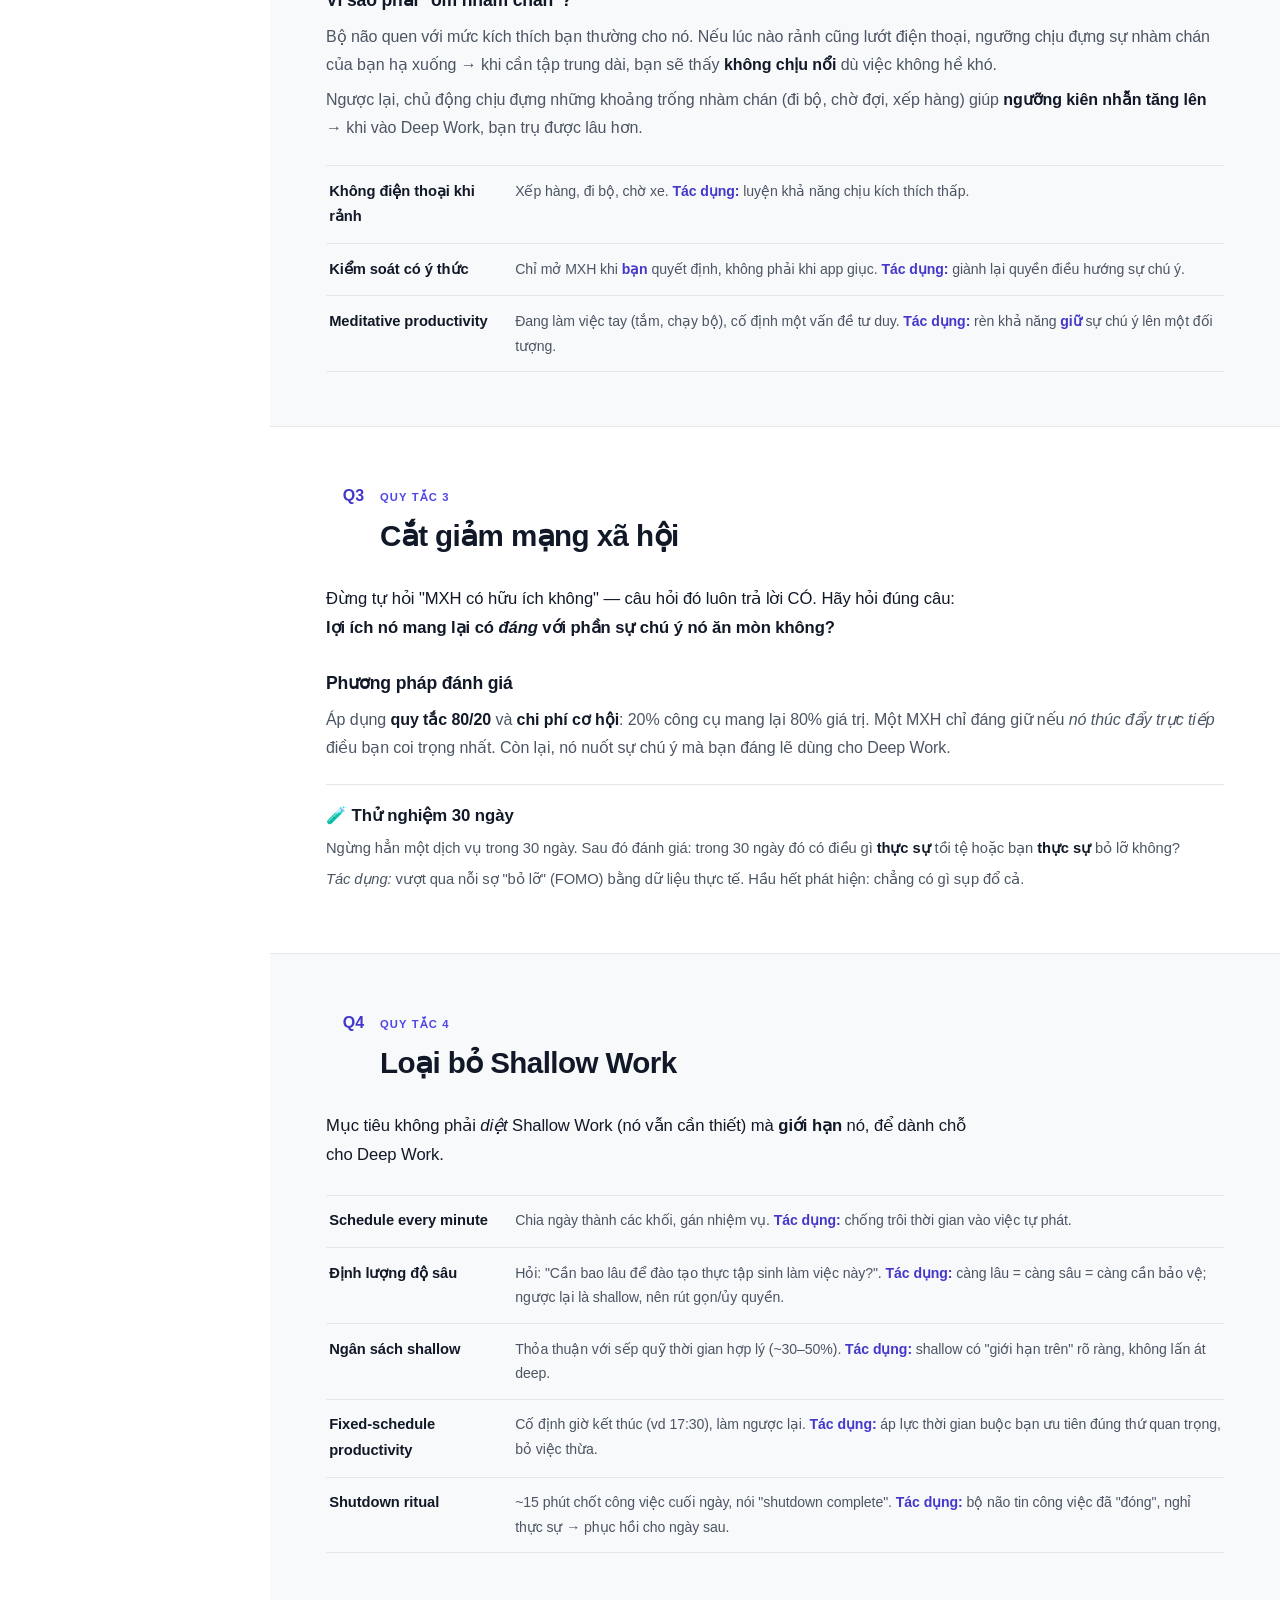
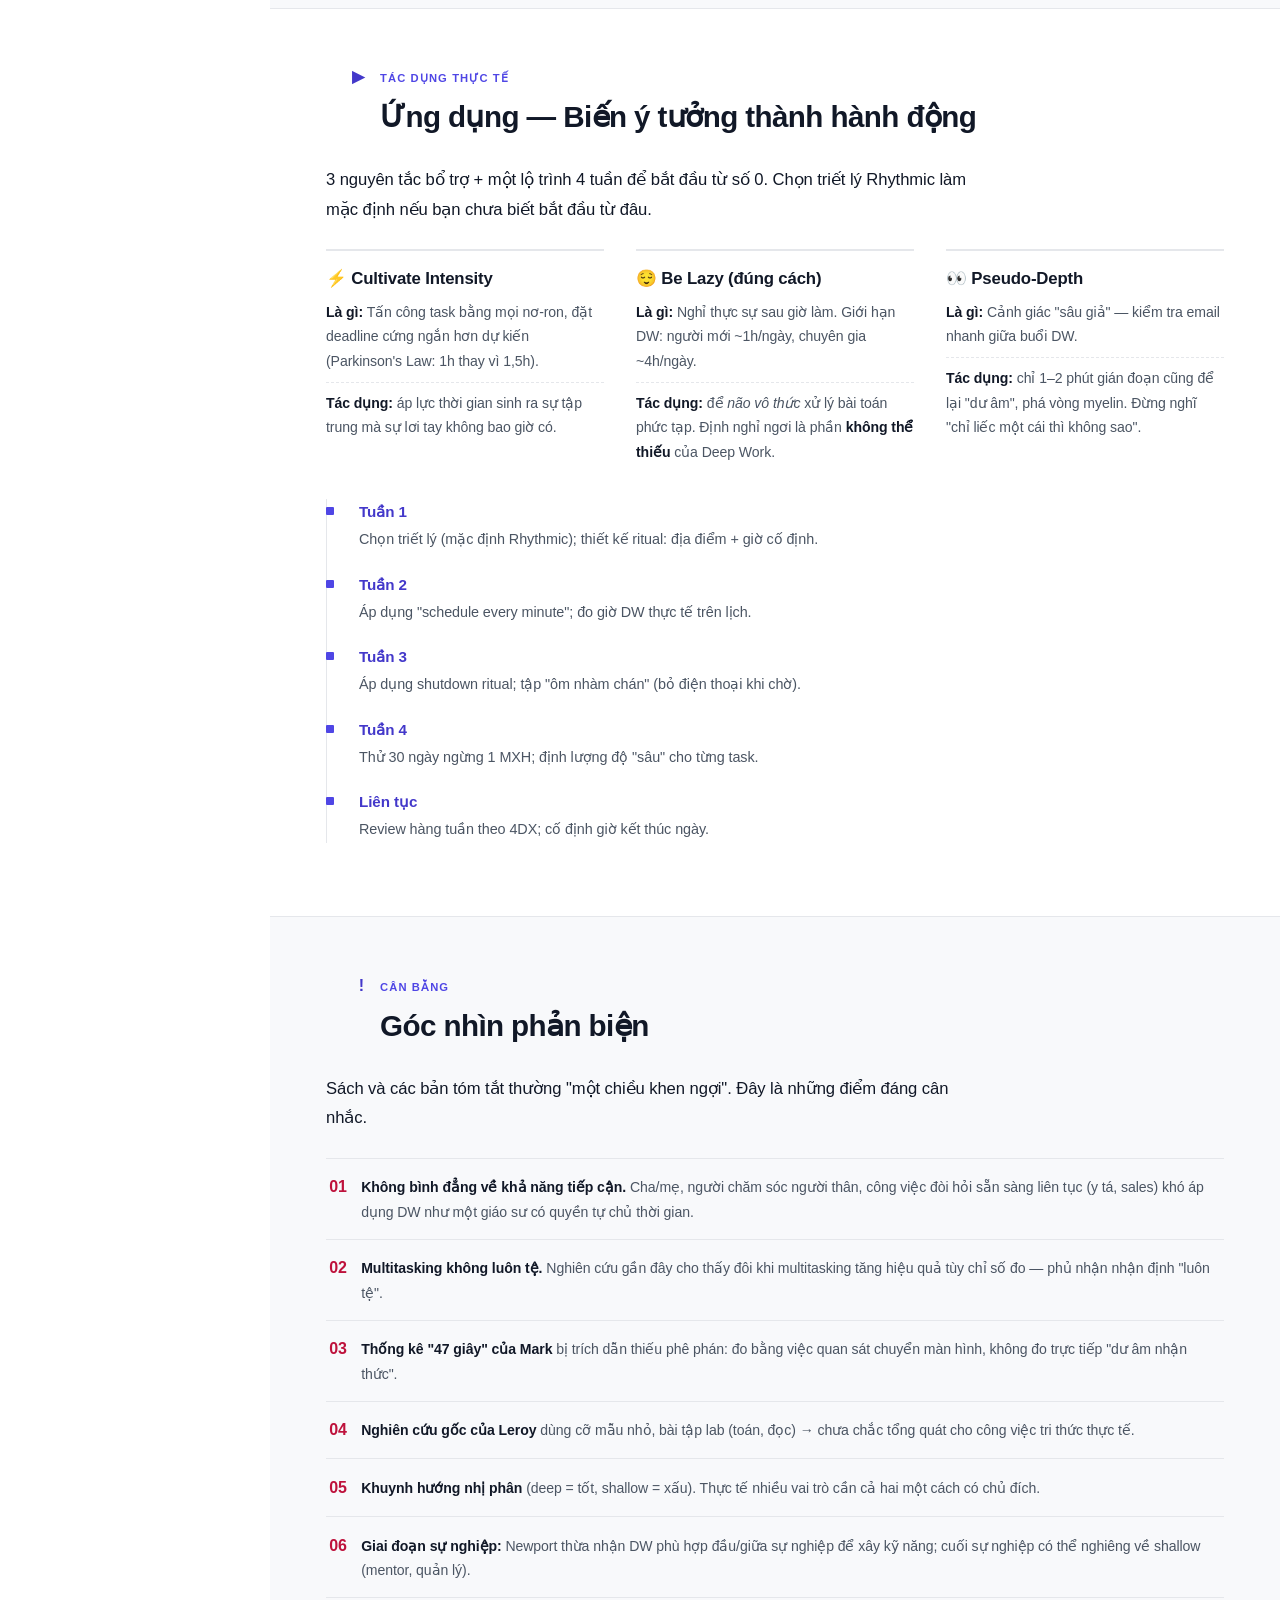
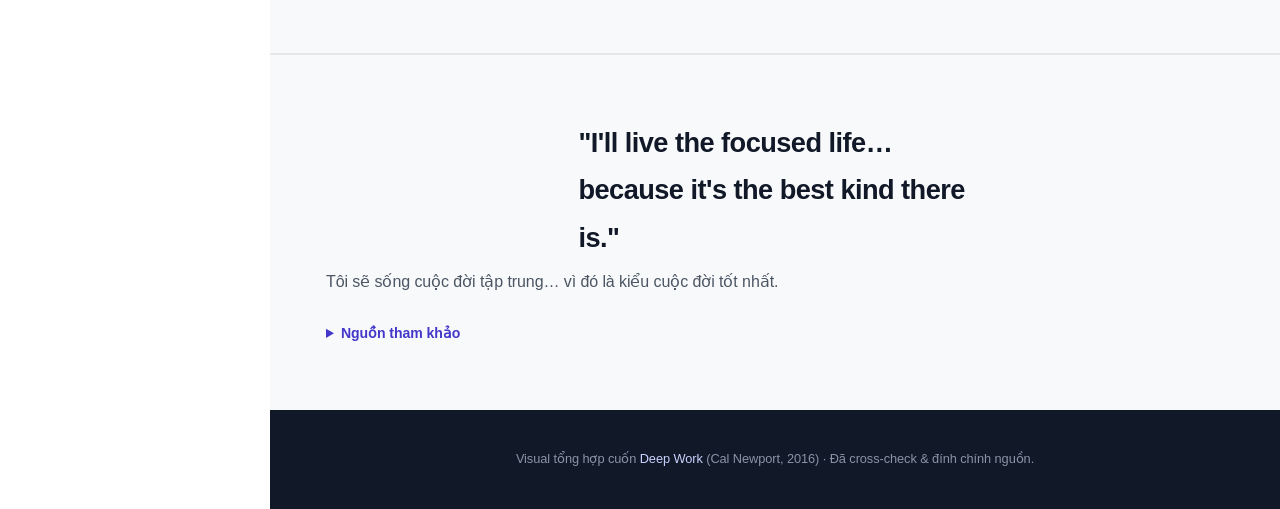
==== commit c7b35cd4: "Refactor book summary template: structured backbone + shared assets Replace unstructured prose-first" ====
--- a/books/deep-work/index.html
+++ b/books/deep-work/index.html
@@ -5,7 +5,7 @@
   <meta name="viewport" content="width=device-width, initial-scale=1.0" />
   <title>Deep Work — Tổng hợp trực quan</title>
   <meta name="description" content="Tổng hợp trực quan, có hệ thống, cuốn Deep Work của Cal Newport." />
-  <link rel="stylesheet" href="css/style.css" />
+  <link rel="stylesheet" href="../../assets/book.css" />
 </head>
 <body>
 
@@ -13,7 +13,7 @@
 
   <div class="layout">
 
-    <!-- ============ SIDEBAR: sơ đồ phân cấp tri thức ============ -->
+    <!-- ============ SIDEBAR ============ -->
     <aside class="sidebar" id="sidebar">
       <div class="sidebar__brand">
         <span class="sidebar__dot"></span>
@@ -24,26 +24,23 @@
       <a href="../../index.html" class="sidebar__back">← Thư viện sách</a>
 
       <nav class="tree" id="tree">
+        <p class="tree__part">Khung</p>
+        <a href="#frame" class="tree__l1">30 giây — Các ý chính</a>
+
         <p class="tree__part">Phần 1 · Tại sao</p>
-        <a href="#deep-vs-shallow" class="tree__l1">1 · Deep vs Shallow</a>
-        <a href="#formula" class="tree__l1">2 · Công thức năng suất</a>
-        <a href="#vrm" class="tree__l1">3 · Valuable · Rare · Meaningful</a>
-        <a href="#residue" class="tree__l1">4 · Attention Residue</a>
+        <a href="#concept-1" class="tree__l1">1 · Deep vs Shallow</a>
+        <a href="#concept-2" class="tree__l1">2 · Công thức năng suất</a>
+        <a href="#concept-3" class="tree__l1">3 · Valuable · Rare · Meaningful</a>
+        <a href="#concept-4" class="tree__l1">4 · Attention Residue</a>
 
         <p class="tree__part">Phần 2 · 4 Quy tắc</p>
-        <div class="tree__branch">
-          <a href="#rule-1" class="tree__l1">Q1 · Thói quen DW</a>
-          <a href="#philosophies" class="tree__l2">└ 4 triết lý</a>
-          <a href="#ritualize" class="tree__l2">└ Ritualize</a>
-          <a href="#4dx" class="tree__l2">└ 4DX</a>
-        </div>
+        <a href="#rule-1" class="tree__l1">Q1 · Thói quen DW</a>
         <a href="#rule-2" class="tree__l1">Q2 · Chấp nhận nhàm chán</a>
         <a href="#rule-3" class="tree__l1">Q3 · Cắt giảm MXH</a>
         <a href="#rule-4" class="tree__l1">Q4 · Loại bỏ Shallow</a>
 
-        <p class="tree__part">Mở rộng</p>
-        <a href="#bonus" class="tree__l1">Nguyên tắc phụ</a>
-        <a href="#roadmap" class="tree__l1">Lộ trình 4 tuần</a>
+        <p class="tree__part">Áp dụng & Phản biện</p>
+        <a href="#application" class="tree__l1">Ứng dụng thực tế</a>
         <a href="#critique" class="tree__l1">Góc nhìn phản biện</a>
       </nav>
 
@@ -53,16 +50,16 @@
     <!-- ============ MAIN ============ -->
     <main class="main" id="top">
 
-      <!-- mobile bar -->
       <div class="mobilebar">
         <button class="mobilebar__btn" id="menuBtn">☰ Mục lục</button>
       </div>
 
-      <!-- HERO -->
+      <!-- ============ 0 · IDENTITY HERO ============ -->
       <section class="hero">
         <div class="hero__inner">
           <p class="hero__kicker">Tổng hợp · có hệ thống · đã cross-check</p>
           <h1 class="hero__title">Deep Work</h1>
+          <p class="hero__titlevi">Làm việc sâu</p>
           <p class="hero__sub">Sống cuộc đời tập trung — vì đó là kiểu cuộc đời tốt nhất.</p>
           <p class="hero__meta">Cal Newport · 2016 · Self-help / Năng suất</p>
 
@@ -79,189 +76,203 @@
           </div>
 
           <p class="hero__intro">
-            Trang này tổ chức toàn bộ cuốn sách theo cấu trúc 2 phần:
-            <b>Phần 1</b> giải thích <i>tại sao</i> khả năng tập trung sâu lại quý và hiếm;
-            <b>Phần 2</b> đưa ra 4 quy tắc cụ thể để <i>biến nó thành thói quen</i>.
-            Mỗi khái niệm đều kèm <b>vì sao nó hiệu quả</b> và <b>tác dụng thực tế</b>.
+            Trang này tổ chức cuốn sách theo cấu trúc mới: phần <b>30 giây</b> cho bản đồ
+            ý tưởng, các <b>Concept</b> đi sâu từng khái niệm (kèm vì sao + bằng chứng),
+            <b>Ứng dụng</b> gom hành động cụ thể, và <b>Phản biện</b> cho góc nhìn cân bằng.
             Dùng mục lục bên trái để định hướng.
           </p>
         </div>
       </section>
 
-      <!-- ===== 1. DEEP VS SHALLOW ===== -->
-      <section id="deep-vs-shallow" class="sec">
-        <div class="sec__head">
-          <span class="sec__no">1</span>
-          <div>
-            <p class="sec__part">Phần 1 · Ý tưởng cốt lõi</p>
+      <!-- ============ 1 · 30-SECOND FRAME ============ -->
+      <section id="frame" class="frame">
+        <div class="frame__head">
+          <span class="frame__no">◎</span>
+          <div>
+            <p class="frame__part">Bản đồ ý tưởng</p>
+            <h2>30 giây — Các ý chính</h2>
+          </div>
+        </div>
+        <ol class="frame__list">
+          <li>
+            <div class="frame__main">
+              <b><a href="#concept-1">Deep vs Shallow Work</a></b>
+              <span>Mọi việc trí óc chia làm hai loại đối lập — phân biệt được là điều kiện tiên quyết.</span>
+            </div>
+            <span class="frame__tag">Định nghĩa</span>
+          </li>
+          <li>
+            <div class="frame__main">
+              <b><a href="#concept-2">Công thức năng suất</a></b>
+              <span>Thành quả = Thời gian × Cường độ. Một yếu tố về 0, kết quả bằng 0.</span>
+            </div>
+            <span class="frame__tag">Cơ chế</span>
+          </li>
+          <li>
+            <div class="frame__main">
+              <b><a href="#concept-3">Valuable · Rare · Meaningful</a></b>
+              <span>Deep Work quý, hiếm và ý nghĩa — ba góc độ bảo vệ luận điểm.</span>
+            </div>
+            <span class="frame__tag">Luận chứng</span>
+          </li>
+          <li>
+            <div class="frame__main">
+              <b><a href="#concept-4">Attention Residue</a></b>
+              <span>Đổi ngữ cảnh để lại "dư âm" chú ý — cặn kiệt năng lực nhận thức.</span>
+            </div>
+            <span class="frame__tag">Khóa học</span>
+          </li>
+          <li>
+            <div class="frame__main">
+              <b><a href="#rule-1">4 Quy tắc</a></b>
+              <span>Ritualize · Chấp nhận nhàm chán · Cắt MXH · Loại bỏ Shallow.</span>
+            </div>
+            <span class="frame__tag">Đơn thuốc</span>
+          </li>
+        </ol>
+      </section>
+
+      <!-- ============ 2 · CONCEPT DEEP-DIVES — Phần 1 ============ -->
+
+      <!-- Concept 1 -->
+      <section id="concept-1" class="concept">
+        <div class="concept__head">
+          <span class="concept__no">1</span>
+          <div>
+            <p class="concept__part">Phần 1 · Ý tưởng cốt lõi</p>
             <h2>Deep Work là gì — và vì sao nó quý?</h2>
           </div>
         </div>
-
-        <p class="lede">
-          Newport chia mọi công việc trí óc thành hai loại đối lập. Việc <b>phân biệt</b>
-          được chúng là điều kiện tiên quyết — vì bạn không thể bảo vệ thứ chưa biết nhận diện.
-        </p>
-
-        <div class="compare">
-          <div class="compare__col compare__col--deep">
-            <h3>Deep Work</h3>
-            <p class="compare__def">Hoạt động chuyên môn ở trạng thái tập trung không xao nhãng, đẩy nhận thức đến giới hạn.</p>
-            <ul class="compare__list">
-              <li><b>Ví dụ:</b> viết tài liệu chiến lược, lập trình tính năng phức tạp, học thuật toán mới.</li>
-              <li><b>Đặc trưng:</b> khó, cần tư duy liên tục, không thể làm giữa chừng khi bị ngắt.</li>
-              <li><b>Giá trị:</b> tạo kết quả <i>mới</i>, khó bị thay thế, khó sao chép.</li>
-            </ul>
-          </div>
-          <div class="compare__col compare__col--shallow">
-            <h3>Shallow Work</h3>
-            <p class="compare__def">Tác vụ logistic, lặp lại, không cần nhiều tư duy.</p>
-            <ul class="compare__list">
-              <li><b>Ví dụ:</b> trả lời email, họp cập nhật trạng thái, chat, sắp xếp lịch.</li>
-              <li><b>Đặc trưng:</b> dễ, gián đoạn được, ai cũng làm được sau vài giờ đào tạo.</li>
-              <li><b>Giá trị:</b> cần thiết để duy trì, nhưng <i>không tạo</i> năng lực cạnh tranh.</li>
-            </ul>
-          </div>
-        </div>
-
-        <div class="insight">
-          <h4>💡 Vì sao điều này quan trọng?</h4>
-          <p>
-            Phần lớn ngày làm việc của dân tri thức ngày nay bị Shallow Work lấp đầy.
-            Ai <b>chủ động dành khối thời gian liên tục cho Deep Work</b> sẽ tạo ra kết quả
-            tốt hơn hẳn — và đó là lợi thế cạnh tranh ngày càng hiếm.
-          </p>
-        </div>
-      </section>
-
-      <!-- ===== 2. FORMULA ===== -->
-      <section id="formula" class="sec sec--alt">
-        <div class="sec__head">
-          <span class="sec__no">2</span>
-          <div>
-            <p class="sec__part">Phần 1 · Cơ chế</p>
+        <p class="concept__def">Newport chia mọi công việc trí óc thành hai loại đối lập — và bạn không thể bảo vệ thứ chưa biết nhận diện.</p>
+        <div class="concept__rows">
+          <div class="concept__row">
+            <span class="concept__label">What</span>
+            <p>
+              <b>Deep Work</b> — hoạt động chuyên môn ở trạng thái tập trung không xao nhãng, đẩy nhận thức đến giới hạn (viết chiến lược, lập trình phức tạp, học thuật toán mới). Khó, cần tư duy liên tục, tạo kết quả <i>mới</i> khó sao chép.<br><br>
+              <b>Shallow Work</b> — tác vụ logistic, lặp lại (email, họp cập nhật, chat). Dễ, gián đoạn được, ai cũng làm sau vài giờ đào tạo — cần thiết để duy trì nhưng <i>không tạo</i> năng lực cạnh tranh.
+            </p>
+          </div>
+          <div class="concept__row">
+            <span class="concept__label concept__label--why">Vì sao</span>
+            <p>Phần lớn ngày làm việc của dân tri thức bị Shallow Work lấp đầy. Ai <b>chủ động dành khối thời gian liên tục cho Deep Work</b> sẽ tạo ra kết quả tốt hơn hẳn — và đó là lợi thế cạnh tranh ngày càng hiếm.</p>
+          </div>
+          <div class="concept__row">
+            <span class="concept__label concept__label--evidence">Bằng chứng</span>
+            <p>Đặc trưng phân biệt: hỏi "Cần bao lâu để đào tạo thực tập sinh làm việc này?". Càng lâu = càng sâu = càng cần bảo vệ; ngược lại là shallow.</p>
+          </div>
+          <div class="concept__row">
+            <span class="concept__label concept__label--link">Liên kết</span>
+            <p>Nền tảng cho toàn bộ cuốn sách — mọi quy tắc sau này đều nhằm <i>bảo vệ</i> Deep Work và <i>giới hạn</i> Shallow Work. Kết nối trực tiếp với luận điểm trung tâm.</p>
+          </div>
+        </div>
+      </section>
+
+      <!-- Concept 2 -->
+      <section id="concept-2" class="concept concept--alt">
+        <div class="concept__head">
+          <span class="concept__no">2</span>
+          <div>
+            <p class="concept__part">Phần 1 · Cơ chế</p>
             <h2>Công thức năng suất cốt lõi</h2>
           </div>
         </div>
-
-        <div class="eqbox">
-          <div class="eqbox__eq">
-            Chất lượng công việc = <span class="t1">Thời gian</span> × <span class="t2">Cường độ tập trung</span>
-          </div>
-          <p class="eqbox__cap">Thành quả phụ thuộc vào <b>tích</b> của hai yếu tố — chỉ cần một yếu tố về 0 thì kết quả cũng bằng 0.</p>
-        </div>
-
-        <div class="why">
-          <h4>Vì sao cường độ lại quyết định?</h4>
-          <p>
-            Khi bạn tập trung liên tục vào một kỹ năng, não hình thành lớp <b>myelin</b>
-            bọc quanh các nơ-ron liên quan — cách cơ thể củng cố một đường dây thần kinh.
-            Myelin càng dày, tín hiệu truyền càng nhanh và kỹ năng càng điêu luyện.
-          </p>
-          <p>
-            Mỗi lần bị phân tâm, bạn <b>ngắt</b> đúng quá trình myelin-hóa này. Vì vậy
-            8 giờ làm việc bị ngắt liên tục có thể tạo <i>ít</i> sự tiến bộ hơn 2 giờ
-            tập trung thuần túy. <b>Đó là lý do Newport nhấn mạnh cường độ, không chỉ thời gian.</b>
-          </p>
-        </div>
-
-        <div class="insight">
-          <h4>💡 Hệ quả thực tiễn</h4>
-          <p>
-            Nếu bạn thường xuyên cảm thấy “làm cả ngày mà không ra gì” — nguyên nhân
-            thường không phải thiếu thời gian, mà là <b>cường độ bị pha loãng</b> bởi
-            liên tục đổi ngữ cảnh (email, tin nhắn, tab).
-          </p>
-        </div>
-      </section>
-
-      <!-- ===== 3. VRM ===== -->
-      <section id="vrm" class="sec">
-        <div class="sec__head">
-          <span class="sec__no">3</span>
-          <div>
-            <p class="sec__part">Phần 1 · Luận chứng</p>
+        <p class="concept__def">Thành quả phụ thuộc vào tích của hai yếu tố — chỉ cần một yếu tố về 0 thì kết quả cũng bằng 0.</p>
+        <div class="concept__rows">
+          <div class="concept__row">
+            <span class="concept__label">What</span>
+            <p>
+              <span style="font-weight:600;">Chất lượng công việc = <span style="color:var(--accent-d);">Thời gian</span> × <span style="background:var(--accent);color:#fff;padding:.1rem .45rem;">Cường độ tập trung</span></span><br><br>
+              Không phải làm nhiều giờ hơn, mà làm <b>sâu</b> hơn. 8 giờ bị ngắt liên tục có thể tạo <i>ít</i> tiến bộ hơn 2 giờ tập trung thuần túy.
+            </p>
+          </div>
+          <div class="concept__row">
+            <span class="concept__label concept__label--why">Vì sao</span>
+            <p>Khi tập trung liên tục vào một kỹ năng, não hình thành lớp <b>myelin</b> bọc quanh các nơ-ron liên quan — cách cơ thể củng cố đường dây thần kinh. Myelin càng dày, tín hiệu truyền càng nhanh, kỹ năng càng điêu luyện. Mỗi lần bị phân tâm, bạn <b>ngắt</b> đúng quá trình myelin-hóa này.</p>
+          </div>
+          <div class="concept__row">
+            <span class="concept__label concept__label--evidence">Bằng chứng</span>
+            <p>Đó là lý do Newport nhấn mạnh <b>cường độ</b>, không chỉ thời gian. "Làm cả ngày mà không ra gì" thường không phải thiếu thời gian, mà là cường độ bị pha loãng bởi liên tục đổi ngữ cảnh (email, tin nhắn, tab).</p>
+          </div>
+          <div class="concept__row">
+            <span class="concept__label concept__label--link">Liên kết</span>
+            <p>Giải thích <i>vì sao</i> Attention Residue (Concept 4) lại tốn kém: mỗi lần đổi ngữ cảnh phá vỡ myelin-hóa → làm giả công thức này ở đúng biến số "Cường độ".</p>
+          </div>
+        </div>
+      </section>
+
+      <!-- Concept 3 -->
+      <section id="concept-3" class="concept">
+        <div class="concept__head">
+          <span class="concept__no">3</span>
+          <div>
+            <p class="concept__part">Phần 1 · Luận chứng</p>
             <h2>Deep Work: Valuable · Rare · Meaningful</h2>
           </div>
         </div>
-
-        <p class="lede">
-          Newport bảo vệ luận điểm bằng ba góc độ bổ sung cho nhau: kinh tế, xã hội học và tâm lý học.
-        </p>
-
-        <div class="vrm">
-          <article class="vrm__item">
-            <div class="vrm__tag">Valuable</div>
-            <h3>Quý giá (góc độ kinh tế)</h3>
-            <p><b>Luận điểm:</b> Kinh tế tri thức thưởng cho hai năng lực — (1) học nhanh thứ phức tạp, (2) sản xuất ở tầm cốt lõi.</p>
-            <p><b>Tác dụng:</b> Cả hai năng lực đều <i>chỉ có thể</i> rèn qua Deep Work. Người sở hữu chúng trở nên khó thay thế.</p>
-          </article>
-          <article class="vrm__item">
-            <div class="vrm__tag">Rare</div>
-            <h3>Hiếm (góc độ xã hội học)</h3>
-            <p><b>Luận điểm:</b> Văn phòng mở, mạng xã hội, tin nhắn tức thời khiến Shallow Work trở thành mặc định.</p>
-            <p><b>Tác dụng:</b> Vì Deep Work ngày càng hiếm, <i>giá trị</i> của nó càng cao theo quy luật cung–cầu.</p>
-          </article>
-          <article class="vrm__item">
-            <div class="vrm__tag">Meaningful</div>
-            <h3>Ý nghĩa (góc độ tâm lý học)</h3>
-            <p><b>Luận điểm:</b> Con người tìm thấy ý nghĩa qua tinh thần “thợ thủ công” — làm chủ một việc và làm tốt.</p>
-            <p><b>Tác dụng:</b> Deep Work tạo cảm giác thành tựu sâu hơn việc rải rác nhiều nhiệm vụ nông. Ý nghĩa đến từ <i>làm chủ</i>, không phải đuổi đam mê mơ hồ.</p>
-          </article>
-        </div>
-      </section>
-
-      <!-- ===== 4. ATTENTION RESIDUE ===== -->
-      <section id="residue" class="sec sec--alt">
-        <div class="sec__head">
-          <span class="sec__no">4</span>
-          <div>
-            <p class="sec__part">Phần 1 · Khái niệm then chốt</p>
+        <p class="concept__def">Newport bảo vệ luận điểm bằng ba góc độ bổ sung cho nhau: kinh tế, xã hội học và tâm lý học.</p>
+        <div class="concept__rows">
+          <div class="concept__row">
+            <span class="concept__label">What</span>
+            <p>
+              <b>Valuable (kinh tế):</b> Kinh tế tri thức thưởng cho hai năng lực — (1) học nhanh thứ phức tạp, (2) sản xuất ở tầm cốt lõi. Cả hai chỉ rèn qua Deep Work.<br><br>
+              <b>Rare (xã hội học):</b> Văn phòng mở, mạng xã hội, tin nhắn tức thời khiến Shallow Work thành mặc định. Deep Work càng hiếm → giá trị càng cao theo quy luật cung–cầu.<br><br>
+              <b>Meaningful (tâm lý học):</b> Ý nghĩa đến từ tinh thần "thợ thủ công" — làm chủ một việc và làm tốt, không phải đuổi đam mê mơ hồ.
+            </p>
+          </div>
+          <div class="concept__row">
+            <span class="concept__label concept__label--why">Vì sao</span>
+            <p>Ba góc độ độc lập đều chỉ về cùng một kết luận: Deep Work đáng để ưu tiên. Chúng củng cố lẫn nhau — quý + hiếm = lợi thế; quý + ý nghĩa = cuộc đời đáng sống.</p>
+          </div>
+          <div class="concept__row">
+            <span class="concept__label concept__label--evidence">Bằng chứng</span>
+            <p>Người sở hữu hai năng lực cốt lõi trở nên khó thay thế. Deep Work tạo cảm giác thành tựu sâu hơn việc rải rác nhiều nhiệm vụ nông.</p>
+          </div>
+          <div class="concept__row">
+            <span class="concept__label concept__label--link">Liên kết</span>
+            <p>Đây là phần "chẩn đoán" của cuốn sách — trả lời <i>tại sao phải</i> làm Deep Work, đặt nền cho Phần 2 (4 Quy tắc = "đơn thuốc").</p>
+          </div>
+        </div>
+      </section>
+
+      <!-- Concept 4 -->
+      <section id="concept-4" class="concept concept--alt">
+        <div class="concept__head">
+          <span class="concept__no">4</span>
+          <div>
+            <p class="concept__part">Phần 1 · Khái niệm then chốt</p>
             <h2>Attention Residue — Dư âm sự chú ý</h2>
           </div>
         </div>
-
-        <p class="lede">
-          Đây là <b>cơ chế khoa học</b> giải thích vì sao đổi ngữ cảnh lại tốn kém hơn ta tưởng.
-        </p>
-
-        <div class="why">
-          <h4>Hiện tượng</h4>
-          <p>
-            Khi bạn dừng Task A và chuyển sang Task B, <b>một phần chú ý vẫn còn kẹt ở A</b>
-            — giống như miếng bột dính trên tay. Phần "dư" này lén tiêu tốn năng lực nhận thức,
-            khiến bạn làm B kém hiệu quả hơn mà không nhận ra.
-          </p>
-          <p>
-            Càng đổi task nhiều lần trong ngày, càng tích tụ nhiều "dư âm" → hiệu suất giảm dần
-            theo cấp số nhân, dù mỗi lần đổi có vẻ chỉ mất vài giây.
-          </p>
-        </div>
-
-        <div class="alert">
-          <div class="alert__icon">⚠️</div>
-          <div>
-            <b>Đính chính nguồn (đã cross-check):</b> Khái niệm này do
-            <b>Sophie Leroy</b> nghiên cứu (2009), <u>không phải Gloria Mark</u>. Newport đã
-            trộn hai nghiên cứu trong sách nên dễ gây nhầm:
-            <ul>
-              <li><b>Leroy</b> = “dư âm nhận thức” khi đổi task.</li>
-              <li><b>Mark</b> = “thời lượng chú ý” trên màn hình (giảm từ ~2,5 phút năm 2004 → ~47 giây).</li>
-            </ul>
-          </div>
-        </div>
-
-        <div class="insight">
-          <h4>💡 Tác dụng khi áp dụng</h4>
-          <p>
-            Gộp (batch) nhiều việc nhỏ cùng loại vào <b>một khối thời gian</b>
-            (vd: trả lời email 2 lần/ngày thay vì cả ngày rải rác) sẽ giảm số lần đổi ngữ cảnh
-            → giảm “dư âm” → giải phóng năng lực nhận thức cho Deep Work.
-          </p>
-        </div>
-      </section>
-
-      <!-- ============ PHẦN 2 ============ -->
+        <p class="concept__def">Cơ chế khoa học giải thích vì sao đổi ngữ cảnh lại tốn kém hơn ta tưởng.</p>
+        <div class="concept__rows">
+          <div class="concept__row">
+            <span class="concept__label">What</span>
+            <p>Khi dừng Task A chuyển sang Task B, <b>một phần chú ý vẫn kẹt ở A</b> — giống miếng bột dính trên tay. Phần "dư" này lén tiêu tốn năng lực nhận thức, khiến bạn làm B kém hiệu quả mà không nhận ra. Càng đổi task nhiều lần, dư âm tích tụ → hiệu suất giảm dần theo cấp số nhân.</p>
+          </div>
+          <div class="concept__row">
+            <span class="concept__label concept__label--why">Vì sao</span>
+            <p>Bộ não không chuyển ngữ cảnh tức thì — có chi phí "dọn dẹp" nhận thức mỗi lần. Đây là biến số ẩn làm giả công thức "Thời gian × Cường độ": giờ có thể đủ, nhưng cường độ thực bị rỉ ra.</p>
+          </div>
+          <div class="concept__row">
+            <span class="concept__label concept__label--evidence">Bằng chứng</span>
+            <p>
+              <span style="background:var(--warn-bg);border-left:3px solid var(--shallow);padding:.7rem .9rem;display:block;color:#78350f;">
+                <b style="color:#451a03;">⚠️ Đính chính nguồn (đã cross-check):</b> Khái niệm này do <b style="color:#451a03;">Sophie Leroy</b> nghiên cứu (2009), <u>không phải Gloria Mark</u>. Newport trộn hai nghiên cứu trong sách:
+                <ul style="margin:.3rem 0 0;padding-left:1.2rem;">
+                  <li><b style="color:#451a03;">Leroy</b> = "dư âm nhận thức" khi đổi task.</li>
+                  <li><b style="color:#451a03;">Mark</b> = "thời lượng chú ý" trên màn hình (giảm từ ~2,5 phút năm 2004 → ~47 giây).</li>
+                </ul>
+              </span>
+            </p>
+          </div>
+          <div class="concept__row">
+            <span class="concept__label concept__label--link">Liên kết</span>
+            <p>Vì sao phải <i>batch</i> (gộp) việc nhỏ vào một khối (Q4) và <i>ritualize</i> (Q1): đều nhằm giảm số lần đổi ngữ cảnh → giảm dư âm. Hệ quả thực tiễn trực tiếp.</p>
+          </div>
+        </div>
+      </section>
+
+      <!-- ============ PART BANNER — Phần 2 ============ -->
       <section class="part-banner">
         <p class="part-banner__kicker">Phần 2</p>
         <h2>4 Quy tắc — Biến Deep Work thành thói quen</h2>
@@ -277,18 +288,14 @@
             <h2>Làm việc sâu thành thói quen hằng ngày</h2>
           </div>
         </div>
-
         <p class="lede">
-          Ý chí là tài nguyên có hạn — nếu mỗi lần vào Deep Work bạn đều phải “vật lộn” với
+          Ý chí là tài nguyên có hạn — nếu mỗi lần vào Deep Work bạn đều phải "vật lộn" với
           bản thân để bắt đầu, bạn sẽ sớm bỏ cuộc. Giải pháp: <b>chuyển sang tự động</b> thông qua hệ thống.
         </p>
 
-        <!-- 4 triết lý -->
-        <div id="philosophies" class="subblock">
+        <div class="subblock">
           <h3 class="subblock__t">A · Chọn 1 trong 4 triết lý</h3>
-          <p class="subblock__d">
-            Không có triết lý nào tốt tuyệt đối — chọn theo mức độ tự chủ thời gian của bạn.
-          </p>
+          <p class="subblock__d">Không có triết lý nào tốt tuyệt đối — chọn theo mức độ tự chủ thời gian của bạn.</p>
           <div class="philo-table">
             <div class="philo-row philo-row--rec">
               <div class="philo-row__name">
@@ -326,27 +333,21 @@
           </div>
         </div>
 
-        <!-- Ritualize -->
-        <div id="ritualize" class="subblock">
+        <div class="subblock">
           <h3 class="subblock__t">B · Ritualize — Nghi thức hóa</h3>
-          <p class="subblock__d">
-            Thay vì dựa vào cảm hứng, thiết kế một <b>nghi thức cố định</b> báo cho não “đã đến giờ tập trung”.
-          </p>
+          <p class="subblock__d">Thay vì dựa vào cảm hứng, thiết kế một <b>nghi thức cố định</b> báo cho não "đã đến giờ tập trung".</p>
           <div class="ticks">
             <div class="tick"><b>Địa điểm cố định</b><span>Ví dụ: thư viện, góc phòng riêng. <i>Tác dụng:</i> não liên kết địa điểm với trạng thái tập trung, vào việc nhanh hơn.</span></div>
             <div class="tick"><b>Hiệu ứng năng lượng</b><span>Ví dụ: một ly cà phê cụ thể, playlist, vài động tác giãn cơ. <i>Tác dụng:</i> tạo tín hiệu khởi động, giảm ma sát bắt đầu.</span></div>
             <div class="tick"><b>Nhiên liệu cho não</b><span>Hạt, bánh quy. <i>Tác dụng:</i> đường huyết thấp → dễ mất tập trung; giữ mức ổn định giúp duy trì chú ý.</span></div>
-            <div class="tick"><b>Khung ~90 phút</b><span><i>Tác dụng:</i> đủ dài để vào “dòng chảy” nhưng chưa đến mức kiệt sức.</span></div>
+            <div class="tick"><b>Khung ~90 phút</b><span><i>Tác dụng:</i> đủ dài để vào "dòng chảy" nhưng chưa đến mức kiệt sức.</span></div>
             <div class="tick"><b>Chỉ MỘT task</b><span><i>Tác dụng:</i> tránh attention residue — toàn bộ năng lực dồn vào một việc.</span></div>
           </div>
         </div>
 
-        <!-- 4DX -->
-        <div id="4dx" class="subblock">
+        <div class="subblock">
           <h3 class="subblock__t">C · Thực thi theo 4DX</h3>
-          <p class="subblock__d">
-            Newport mượn khung <i>4 Disciplines of Execution</i> để biến mục tiêu DW thành hành động đo lường được.
-          </p>
+          <p class="subblock__d">Newport mượn khung <i>4 Disciplines of Execution</i> để biến mục tiêu DW thành hành động đo lường được.</p>
           <div class="odx">
             <div class="odx__i"><span>1</span><div><b>Focus</b> — chọn <i>một</i> chỉ tiêu then chốt (vd: 15 giờ DW/tuần).</div></div>
             <div class="odx__i"><span>2</span><div><b>Lead measures</b> — theo dõi hành động dẫn tới kết quả (số giờ DW thực tế) thay vì chỉ kết quả cuối.</div></div>
@@ -365,14 +366,13 @@
             <h2>Chấp nhận nhàm chán</h2>
           </div>
         </div>
-
         <p class="lede">
           Tập trung là <b>cơ bắp</b>, rèn được cũng xệ được. Newport cảnh báo: nếu bạn liên tục
-          cho não “bú” kích thích (điện thoại khi xếp hàng), bạn đang luyện cơ bắp <i>xao nhãng</i>.
+          cho não "bú" kích thích (điện thoại khi xếp hàng), bạn đang luyện cơ bắp <i>xao nhãng</i>.
         </p>
 
         <div class="why">
-          <h4>Vì sao phải “ôm nhàm chán”?</h4>
+          <h4>Vì sao phải "ôm nhàm chán"?</h4>
           <p>
             Bộ não quen với mức kích thích bạn thường cho nó. Nếu lúc nào rảnh cũng lướt điện thoại,
             ngưỡng chịu đựng sự nhàm chán của bạn hạ xuống → khi cần tập trung dài, bạn sẽ thấy
@@ -400,9 +400,8 @@
             <h2>Cắt giảm mạng xã hội</h2>
           </div>
         </div>
-
         <p class="lede">
-          Đừng tự hỏi “MXH có hữu ích không” — câu hỏi đó luôn trả lời CÓ. Hãy hỏi đúng câu:
+          Đừng tự hỏi "MXH có hữu ích không" — câu hỏi đó luôn trả lời CÓ. Hãy hỏi đúng câu:
           <b>lợi ích nó mang lại có <i>đáng</i> với phần sự chú ý nó ăn mòn không?</b>
         </p>
 
@@ -419,7 +418,7 @@
           <div class="callout__t">🧪 Thử nghiệm 30 ngày</div>
           <p>Ngừng hẳn một dịch vụ trong 30 ngày. Sau đó đánh giá: trong 30 ngày đó có điều gì
           <b>thực sự</b> tồi tệ hoặc bạn <b>thực sự</b> bỏ lỡ không?</p>
-          <p class="callout__why"><i>Tác dụng:</i> vượt qua nỗi sợ “bỏ lỡ” (FOMO) bằng dữ liệu thực tế.
+          <p class="callout__why"><i>Tác dụng:</i> vượt qua nỗi sợ "bỏ lỡ" (FOMO) bằng dữ liệu thực tế.
           Hầu hết phát hiện: chẳng có gì sụp đổ cả.</p>
         </div>
       </section>
@@ -433,7 +432,6 @@
             <h2>Loại bỏ Shallow Work</h2>
           </div>
         </div>
-
         <p class="lede">
           Mục tiêu không phải <i>diệt</i> Shallow Work (nó vẫn cần thiết) mà <b>giới hạn</b> nó,
           để dành chỗ cho Deep Work.
@@ -441,26 +439,31 @@
 
         <div class="ticks">
           <div class="tick"><b>Schedule every minute</b><span>Chia ngày thành các khối, gán nhiệm vụ. <i>Tác dụng:</i> chống trôi thời gian vào việc tự phát.</span></div>
-          <div class="tick"><b>Định lượng độ sâu</b><span>Hỏi: “Cần bao lâu để đào tạo thực tập sinh làm việc này?”. <i>Tác dụng:</i> càng lâu = càng sâu = càng cần bảo vệ; ngược lại là shallow, nên rút gọn/ủy quyền.</span></div>
-          <div class="tick"><b>Ngân sách shallow</b><span>Thỏa thuận với sếp quỹ thời gian hợp lý (~30–50%). <i>Tác dụng:</i> shallow có “giới hạn trên” rõ ràng, không lấn át deep.</span></div>
+          <div class="tick"><b>Định lượng độ sâu</b><span>Hỏi: "Cần bao lâu để đào tạo thực tập sinh làm việc này?". <i>Tác dụng:</i> càng lâu = càng sâu = càng cần bảo vệ; ngược lại là shallow, nên rút gọn/ủy quyền.</span></div>
+          <div class="tick"><b>Ngân sách shallow</b><span>Thỏa thuận với sếp quỹ thời gian hợp lý (~30–50%). <i>Tác dụng:</i> shallow có "giới hạn trên" rõ ràng, không lấn át deep.</span></div>
           <div class="tick"><b>Fixed-schedule productivity</b><span>Cố định giờ kết thúc (vd 17:30), làm ngược lại. <i>Tác dụng:</i> áp lực thời gian buộc bạn ưu tiên đúng thứ quan trọng, bỏ việc thừa.</span></div>
-          <div class="tick"><b>Shutdown ritual</b><span>~15 phút chốt công việc cuối ngày, nói “shutdown complete”. <i>Tác dụng:</i> bộ não tin công việc đã “đóng”, nghỉ thực sự → phục hồi cho ngày sau.</span></div>
-        </div>
-      </section>
-
-      <!-- BONUS -->
-      <section id="bonus" class="sec">
+          <div class="tick"><b>Shutdown ritual</b><span>~15 phút chốt công việc cuối ngày, nói "shutdown complete". <i>Tác dụng:</i> bộ não tin công việc đã "đóng", nghỉ thực sự → phục hồi cho ngày sau.</span></div>
+        </div>
+      </section>
+
+      <!-- ============ 3 · APPLICATION LAB ============ -->
+      <section id="application" class="sec">
         <div class="sec__head">
-          <span class="sec__no">+</span>
-          <div>
-            <p class="sec__part">Mở rộng</p>
-            <h2>3 nguyên tắc bổ trợ</h2>
-          </div>
-        </div>
+          <span class="sec__no">▶</span>
+          <div>
+            <p class="sec__part">Tác dụng thực tế</p>
+            <h2>Ứng dụng — Biến ý tưởng thành hành động</h2>
+          </div>
+        </div>
+        <p class="lede">
+          3 nguyên tắc bổ trợ + một lộ trình 4 tuần để bắt đầu từ số 0. Chọn triết lý Rhythmic
+          làm mặc định nếu bạn chưa biết bắt đầu từ đâu.
+        </p>
+
         <div class="bonus-grid">
           <div class="bonus">
             <h4>⚡ Cultivate Intensity</h4>
-            <p><b>Là gì:</b> Tấn công task bằng mọi nơ-ron, đặt deadline cứng ngắn hơn dự kiến (Parkinson’s Law: 1h thay vì 1,5h).</p>
+            <p><b>Là gì:</b> Tấn công task bằng mọi nơ-ron, đặt deadline cứng ngắn hơn dự kiến (Parkinson's Law: 1h thay vì 1,5h).</p>
             <p class="bonus__eff"><b>Tác dụng:</b> áp lực thời gian sinh ra sự tập trung mà sự lơi tay không bao giờ có.</p>
           </div>
           <div class="bonus">
@@ -470,32 +473,22 @@
           </div>
           <div class="bonus">
             <h4>👀 Pseudo-Depth</h4>
-            <p><b>Là gì:</b> Cảnh giác “sâu giả” — kiểm tra email nhanh giữa buổi DW.</p>
-            <p class="bonus__eff"><b>Tác dụng:</b> chỉ 1–2 phút gián đoạn cũng để lại “dư âm”, phá vòng myelin. Đừng nghĩ “chỉ liếc một cái thì không sao”.</p>
-          </div>
-        </div>
-      </section>
-
-      <!-- ROADMAP -->
-      <section id="roadmap" class="sec sec--alt">
-        <div class="sec__head">
-          <span class="sec__no">↳</span>
-          <div>
-            <p class="sec__part">Áp dụng</p>
-            <h2>Lộ trình 4 tuần</h2>
-          </div>
-        </div>
-        <div class="timeline">
+            <p><b>Là gì:</b> Cảnh giác "sâu giả" — kiểm tra email nhanh giữa buổi DW.</p>
+            <p class="bonus__eff"><b>Tác dụng:</b> chỉ 1–2 phút gián đoạn cũng để lại "dư âm", phá vòng myelin. Đừng nghĩ "chỉ liếc một cái thì không sao".</p>
+          </div>
+        </div>
+
+        <div class="timeline" style="margin-top:1.8rem;">
           <div class="tl"><div class="tl__w">Tuần 1</div><p>Chọn triết lý (mặc định Rhythmic); thiết kế ritual: địa điểm + giờ cố định.</p></div>
-          <div class="tl"><div class="tl__w">Tuần 2</div><p>Áp dụng “schedule every minute”; đo giờ DW thực tế trên lịch.</p></div>
-          <div class="tl"><div class="tl__w">Tuần 3</div><p>Áp dụng shutdown ritual; tập “ôm nhàm chán” (bỏ điện thoại khi chờ).</p></div>
-          <div class="tl"><div class="tl__w">Tuần 4</div><p>Thử 30 ngày ngừng 1 MXH; định lượng độ “sâu” cho từng task.</p></div>
+          <div class="tl"><div class="tl__w">Tuần 2</div><p>Áp dụng "schedule every minute"; đo giờ DW thực tế trên lịch.</p></div>
+          <div class="tl"><div class="tl__w">Tuần 3</div><p>Áp dụng shutdown ritual; tập "ôm nhàm chán" (bỏ điện thoại khi chờ).</p></div>
+          <div class="tl"><div class="tl__w">Tuần 4</div><p>Thử 30 ngày ngừng 1 MXH; định lượng độ "sâu" cho từng task.</p></div>
           <div class="tl tl--loop"><div class="tl__w">Liên tục</div><p>Review hàng tuần theo 4DX; cố định giờ kết thúc ngày.</p></div>
         </div>
       </section>
 
-      <!-- CRITIQUE -->
-      <section id="critique" class="sec">
+      <!-- ============ 4 · CRITICAL LENS ============ -->
+      <section id="critique" class="sec sec--alt">
         <div class="sec__head">
           <span class="sec__no">!</span>
           <div>
@@ -503,20 +496,20 @@
             <h2>Góc nhìn phản biện</h2>
           </div>
         </div>
-        <p class="lede">Sách và các bản tóm tắt thường “một chiều khen ngợi”. Đây là những điểm đáng cân nhắc.</p>
+        <p class="lede">Sách và các bản tóm tắt thường "một chiều khen ngợi". Đây là những điểm đáng cân nhắc.</p>
         <div class="crit-grid">
           <div class="crit"><span class="crit__n">01</span><p><b>Không bình đẳng về khả năng tiếp cận.</b> Cha/mẹ, người chăm sóc người thân, công việc đòi hỏi sẵn sàng liên tục (y tá, sales) khó áp dụng DW như một giáo sư có quyền tự chủ thời gian.</p></div>
-          <div class="crit"><span class="crit__n">02</span><p><b>Multitasking không luôn tệ.</b> Nghiên cứu gần đây cho thấy đôi khi multitasking tăng hiệu quả tùy chỉ số đo — phủ nhận nhận định “luôn tệ”.</p></div>
-          <div class="crit"><span class="crit__n">03</span><p><b>Thống kê “47 giây” của Mark</b> bị trích dẫn thiếu phê phán: đo bằng việc quan sát chuyển màn hình, không đo trực tiếp “dư âm nhận thức”.</p></div>
+          <div class="crit"><span class="crit__n">02</span><p><b>Multitasking không luôn tệ.</b> Nghiên cứu gần đây cho thấy đôi khi multitasking tăng hiệu quả tùy chỉ số đo — phủ nhận nhận định "luôn tệ".</p></div>
+          <div class="crit"><span class="crit__n">03</span><p><b>Thống kê "47 giây" của Mark</b> bị trích dẫn thiếu phê phán: đo bằng việc quan sát chuyển màn hình, không đo trực tiếp "dư âm nhận thức".</p></div>
           <div class="crit"><span class="crit__n">04</span><p><b>Nghiên cứu gốc của Leroy</b> dùng cỡ mẫu nhỏ, bài tập lab (toán, đọc) → chưa chắc tổng quát cho công việc tri thức thực tế.</p></div>
           <div class="crit"><span class="crit__n">05</span><p><b>Khuynh hướng nhị phân</b> (deep = tốt, shallow = xấu). Thực tế nhiều vai trò cần cả hai một cách có chủ đích.</p></div>
           <div class="crit"><span class="crit__n">06</span><p><b>Giai đoạn sự nghiệp:</b> Newport thừa nhận DW phù hợp đầu/giữa sự nghiệp để xây kỹ năng; cuối sự nghiệp có thể nghiêng về shallow (mentor, quản lý).</p></div>
         </div>
       </section>
 
-      <!-- CLOSING -->
+      <!-- ============ 5 · CLOSING ============ -->
       <section class="closing">
-        <blockquote class="closing__q">“I’ll live the focused life… because it’s the best kind there is.”</blockquote>
+        <blockquote class="closing__q">"I'll live the focused life… because it's the best kind there is."</blockquote>
         <p class="closing__t">Tôi sẽ sống cuộc đời tập trung… vì đó là kiểu cuộc đời tốt nhất.</p>
 
         <details class="sources">
@@ -538,6 +531,6 @@
     </main>
   </div>
 
-  <script src="js/main.js"></script>
+  <script src="../../assets/book.js"></script>
 </body>
 </html>
--- a/assets/book.css
+++ b/assets/book.css
@@ -0,0 +1,434 @@
+/* ============================================================
+   SHARED BOOK TEMPLATE  —  assets/book.css
+   ------------------------------------------------------------
+   Every book page links to this file. Each book may optionally
+   define its own accent color via a CSS variable on <html> or
+   a <style> block in the page, e.g.:
+       :root { --accent: #0f766e; --accent-d: #115e59; }
+
+   Backbone (see STRUCTURE.md):
+     0 · IDENTITY HERO          (.hero)
+     1 · 30-SECOND FRAME        (.frame)
+     2 · CONCEPT DEEP-DIVES     (.concept)
+     3 · APPLICATION LAB        (.ticks/.callout/.timeline)
+     4 · CRITICAL LENS          (.crit)
+     5 · CLOSING                (.closing)
+
+   Editorial DNA (preserve):
+     - "Vì sao" (why-it-works)  -> concept [WHY] slot / .why
+     - Actionable "Tác dụng"     -> [EVIDENCE/LINK] / .ticks
+     - Cross-check & corrections -> .alert / .crit
+     - Bilingual VN + EN labels
+   ============================================================ */
+
+:root {
+  --accent: #4f46e5;
+  --accent-d: #4338ca;
+  --accent-tint: #eef2ff;
+
+  --ink: #111827;
+  --ink-soft: #4b5563;
+  --ink-faint: #8b93a7;
+  --line: #e5e7eb;
+
+  --bg: #ffffff;
+  --bg-alt: #f8f9fb;
+
+  --shallow: #b45309;
+  --shallow-tint: #fff7ed;
+  --warn-bg: #fffbeb;
+  --crit: #be123c;
+
+  --r: 3px;
+
+  --font: 'Helvetica Neue', Helvetica, Arial, 'Segoe UI', Roboto,
+          -apple-system, BlinkMacSystemFont, sans-serif;
+
+  --side-w: 270px;
+}
+
+*, *::before, *::after { box-sizing: border-box; }
+html { scroll-behavior: smooth; scroll-padding-top: 24px; }
+body {
+  margin: 0; font-family: var(--font); color: var(--ink);
+  background: var(--bg); line-height: 1.75; letter-spacing: -.005em;
+  -webkit-font-smoothing: antialiased; text-rendering: optimizeLegibility;
+}
+a { color: var(--accent); }
+ul { margin: .3rem 0; }
+
+/* ---------- Progress bar ---------- */
+.progress-bar {
+  position: fixed; top: 0; left: 0; height: 2px; width: 0%;
+  background: var(--accent); z-index: 1000; transition: width .1s linear;
+}
+
+/* ============================================================
+   LAYOUT
+   ============================================================ */
+.layout { display: grid; grid-template-columns: var(--side-w) 1fr; }
+
+/* ---------- SIDEBAR ---------- */
+.sidebar {
+  position: sticky; top: 0; align-self: start;
+  height: 100vh; overflow-y: auto;
+  border-right: 1px solid var(--line);
+  background: var(--bg-alt);
+  padding: 1.4rem 1.1rem;
+  display: flex; flex-direction: column;
+}
+.sidebar__brand {
+  display: flex; align-items: center; gap: .5rem;
+  font-weight: 700; font-size: 1.02rem; margin-bottom: .6rem;
+  letter-spacing: -.01em;
+}
+.sidebar__dot { width: 8px; height: 8px; border-radius: 1px; background: var(--accent); }
+.sidebar__close { display: none; }
+.sidebar__back {
+  display: block; font-size: .8rem; font-weight: 600;
+  color: var(--accent-d); padding: .4rem .5rem; margin-bottom: .9rem;
+  border-left: 2px solid var(--accent); text-decoration: none;
+}
+.sidebar__back:hover { color: var(--ink); text-decoration: none; }
+
+.tree { display: flex; flex-direction: column; font-size: .86rem; }
+.tree__part {
+  font-size: .66rem; font-weight: 700; text-transform: uppercase;
+  letter-spacing: .1em; color: var(--ink-faint);
+  margin: 1.2rem 0 .45rem .2rem;
+}
+.tree__part:first-of-type { margin-top: 0; }
+.tree__branch { display: flex; flex-direction: column; }
+.tree__l1, .tree__l2 {
+  display: block; color: var(--ink-soft);
+  padding: .32rem .5rem; text-decoration: none;
+  line-height: 1.4; border-left: 2px solid transparent;
+}
+.tree__l1 { font-weight: 500; }
+.tree__l2 { font-size: .8rem; color: var(--ink-faint); padding-left: 1rem; }
+.tree__l1:hover, .tree__l2:hover { color: var(--accent-d); text-decoration: none; border-left-color: var(--line); }
+.tree__l1.active { color: var(--accent-d); font-weight: 700; border-left-color: var(--accent); background: var(--accent-tint); }
+.tree__l2.active { color: var(--accent-d); font-weight: 600; }
+
+.sidebar__top {
+  margin-top: auto; padding: .7rem .5rem;
+  font-size: .8rem; color: var(--ink-faint); text-decoration: none;
+}
+.sidebar__top:hover { color: var(--accent); text-decoration: none; }
+
+/* ---------- mobile bar ---------- */
+.mobilebar { display: none; padding: .7rem 1.2rem; border-bottom: 1px solid var(--line); position: sticky; top: 0; background: var(--bg); z-index: 50; }
+.mobilebar__btn {
+  background: var(--ink); color: #fff; border: none;
+  padding: .5rem .9rem; border-radius: var(--r); font-weight: 600; cursor: pointer;
+  font-size: .85rem; font-family: inherit;
+}
+
+.main { min-width: 0; }
+
+/* ============================================================
+   0 · IDENTITY HERO
+   ============================================================ */
+.hero {
+  padding: clamp(2.5rem, 6vw, 4rem) clamp(1.5rem, 5vw, 3.5rem);
+  background: var(--bg-alt);
+  border-bottom: 1px solid var(--line);
+}
+.hero__inner { max-width: 720px; }
+.hero__kicker {
+  text-transform: uppercase; letter-spacing: .14em; font-size: .72rem;
+  font-weight: 700; color: var(--accent); margin: 0 0 .9rem;
+}
+.hero__title {
+  font-weight: 700; font-size: clamp(2.4rem, 6vw, 3.8rem);
+  line-height: 1; margin: 0; letter-spacing: -.03em; color: var(--ink);
+}
+.hero__titlevi { color: var(--ink-faint); font-size: 1rem; font-weight: 600; margin: .4rem 0 0; }
+.hero__sub { color: var(--ink-soft); font-size: clamp(1.05rem, 2vw, 1.25rem); margin: 1rem 0 .3rem; }
+.hero__meta { color: var(--ink-faint); font-size: .85rem; margin: 0 0 1.6rem; }
+
+.hero__formula {
+  border-top: 1px solid var(--line); border-bottom: 1px solid var(--line);
+  padding: 1.1rem 0;
+}
+.hf__label { font-size: .68rem; text-transform: uppercase; letter-spacing: .12em; color: var(--ink-faint); font-weight: 700; }
+.hf__eq { display: flex; flex-wrap: wrap; gap: .45rem; align-items: center; font-size: 1.1rem; font-weight: 600; margin-top: .45rem; }
+.hf__eq span { color: var(--ink); }
+.hf__op { color: var(--ink-faint) !important; }
+.hf__accent { color: var(--accent-d) !important; }
+.hf__note { margin: .6rem 0 0; color: var(--ink-soft); font-size: .9rem; }
+
+.hero__intro {
+  margin-top: 1.4rem; color: var(--ink-soft); font-size: .94rem;
+  padding-top: 1.2rem; border-top: 1px solid var(--line);
+}
+.hero__intro b { color: var(--ink); }
+
+/* ============================================================
+   SECTION BASE — separation by rules + spacing, not cards
+   ============================================================ */
+.sec { padding: clamp(2.2rem, 5vw, 3.4rem) clamp(1.5rem, 5vw, 3.5rem); border-bottom: 1px solid var(--line); }
+.sec--alt { background: var(--bg-alt); }
+
+.sec__head { display: flex; gap: 1rem; align-items: baseline; margin-bottom: 1.4rem; }
+.sec__no {
+  flex-shrink: 0; font-weight: 700; font-size: 1rem; color: var(--accent-d);
+  width: 38px; text-align: right; font-variant-numeric: tabular-nums;
+}
+.sec__part { font-size: .7rem; text-transform: uppercase; letter-spacing: .1em; color: var(--accent); font-weight: 700; margin: 0 0 .15rem; }
+.sec__head h2 { font-weight: 700; font-size: clamp(1.35rem, 3vw, 1.85rem); margin: 0; letter-spacing: -.02em; }
+
+.lede { font-size: 1.04rem; color: var(--ink); max-width: 70ch; margin: 0 0 1.6rem; }
+.lede b { color: var(--ink); }
+
+/* ---------- headings inside ---------- */
+h3, h4 { letter-spacing: -.01em; }
+.why h4, .subblock__t { font-weight: 700; font-size: 1.1rem; margin: 0 0 .4rem; }
+
+/* ============================================================
+   1 · 30-SECOND FRAME  (orienting concept map — NEW)
+   The scannable spine. Each item links to its concept card.
+   ============================================================ */
+.frame { padding: clamp(2.2rem, 5vw, 3.4rem) clamp(1.5rem, 5vw, 3.5rem); border-bottom: 1px solid var(--line); }
+.frame__head { display: flex; gap: 1rem; align-items: baseline; margin-bottom: 1.4rem; }
+.frame__no {
+  flex-shrink: 0; font-weight: 700; font-size: 1rem; color: var(--accent-d);
+  width: 38px; text-align: right; font-variant-numeric: tabular-nums;
+}
+.frame__part { font-size: .7rem; text-transform: uppercase; letter-spacing: .1em; color: var(--accent); font-weight: 700; margin: 0 0 .15rem; }
+.frame__head h2 { font-weight: 700; font-size: clamp(1.35rem, 3vw, 1.85rem); margin: 0; letter-spacing: -.02em; }
+
+.frame__list {
+  list-style: none; padding: 0; margin: 0;
+  border-top: 1px solid var(--line);
+  counter-reset: frame;
+}
+.frame__list li {
+  counter-increment: frame;
+  display: grid; grid-template-columns: 2.4rem 1fr auto; gap: 1rem;
+  align-items: baseline;
+  padding: .85rem .2rem;
+  border-bottom: 1px solid var(--line);
+}
+.frame__list li::before {
+  content: counter(frame, decimal-leading-zero);
+  color: var(--accent-d); font-weight: 700; font-variant-numeric: tabular-nums;
+  font-size: .95rem;
+}
+.frame__main { min-width: 0; }
+.frame__main b { color: var(--ink); display: block; font-size: 1rem; }
+.frame__main span { color: var(--ink-soft); font-size: .9rem; }
+.frame__tag {
+  font-size: .66rem; font-weight: 700; text-transform: uppercase; letter-spacing: .08em;
+  color: var(--ink-faint); white-space: nowrap;
+}
+
+/* ============================================================
+   2 · CONCEPT DEEP-DIVE CARD  (NEW — fixed schema per concept)
+   Slots: WHAT / WHY / EVIDENCE / LINK. Each is a labelled row.
+   The fixed schema enforces structure and prevents prose creep.
+   ============================================================ */
+.concept { padding: clamp(2.2rem, 5vw, 3.4rem) clamp(1.5rem, 5vw, 3.5rem); border-bottom: 1px solid var(--line); }
+.concept--alt { background: var(--bg-alt); }
+
+.concept__head { display: flex; gap: 1rem; align-items: baseline; margin-bottom: .4rem; }
+.concept__no {
+  flex-shrink: 0; font-weight: 700; font-size: 1rem; color: var(--accent-d);
+  width: 38px; text-align: right; font-variant-numeric: tabular-nums;
+}
+.concept__part { font-size: .7rem; text-transform: uppercase; letter-spacing: .1em; color: var(--accent); font-weight: 700; margin: 0 0 .15rem; }
+.concept__head h2 { font-weight: 700; font-size: clamp(1.35rem, 3vw, 1.85rem); margin: 0; letter-spacing: -.02em; }
+
+.concept__def { font-size: 1.04rem; color: var(--ink); max-width: 70ch; margin: 0 0 1.6rem; padding-left: calc(38px + 1rem); }
+
+.concept__rows { border-top: 1px solid var(--line); }
+.concept__row {
+  display: grid; grid-template-columns: 130px 1fr; gap: 1rem;
+  padding: 1rem .2rem; border-bottom: 1px solid var(--line); align-items: start;
+}
+.concept__label {
+  font-size: .68rem; font-weight: 700; text-transform: uppercase; letter-spacing: .1em;
+  color: var(--accent-d);
+}
+.concept__label--why      { color: var(--accent-d); }
+.concept__label--evidence { color: var(--shallow); }
+.concept__label--link     { color: var(--ink-faint); }
+.concept__row p { margin: 0; color: var(--ink-soft); font-size: .94rem; }
+.concept__row p b { color: var(--ink); }
+.concept__row p i { color: var(--accent-d); font-style: normal; font-weight: 600; }
+
+/* ============================================================
+   LEGACY / REUSABLE CONTENT BLOCKS
+   (ported from deep-work; still valid inside any section/concept)
+   ============================================================ */
+
+/* ---------- compare (two-column A vs B) ---------- */
+.compare { display: grid; grid-template-columns: 1fr 1fr; gap: 2rem; }
+.compare__col { padding-top: .8rem; border-top: 3px solid var(--accent); }
+.compare__col--shallow { border-top-color: var(--shallow); }
+.compare__col h3 { margin: 0 0 .5rem; font-size: 1.2rem; font-weight: 700; }
+.compare__col--shallow h3 { color: var(--shallow); }
+.compare__def { color: var(--ink-soft); margin-bottom: .7rem; font-style: italic; }
+.compare__list { list-style: none; padding: 0; margin: 0; }
+.compare__list li { padding: .25rem 0 .25rem 1.1rem; position: relative; font-size: .9rem; color: var(--ink-soft); }
+.compare__list li::before { content: "—"; position: absolute; left: 0; color: var(--accent); }
+
+/* ---------- insight: subtle tint + left bar ---------- */
+.insight {
+  margin-top: 1.5rem; padding: .9rem 1rem .9rem 1.1rem;
+  background: var(--accent-tint); border-left: 3px solid var(--accent);
+}
+.insight h4 { margin: 0 0 .3rem; color: var(--accent-d); font-size: .95rem; }
+.insight p { margin: 0; color: var(--ink-soft); }
+.insight b { color: var(--ink); }
+
+/* ---------- why (prose explanation) ---------- */
+.why { margin-bottom: 1.4rem; }
+.why p { margin: .45rem 0; color: var(--ink-soft); }
+.why b { color: var(--ink); }
+
+/* ---------- equation ---------- */
+.eqbox { margin-bottom: 1.6rem; }
+.eqbox__eq {
+  font-weight: 600; font-size: clamp(1.1rem, 2.6vw, 1.6rem);
+  padding: 1.1rem 0; border-top: 1px solid var(--line); border-bottom: 1px solid var(--line);
+}
+.eqbox__eq .t1, .eqbox__eq .t2 { color: var(--accent-d); }
+.eqbox__eq .t2 { color: #fff; background: var(--accent); padding: .1rem .45rem; }
+.eqbox__cap { color: var(--ink-soft); margin-top: .6rem; font-size: .9rem; }
+
+/* ---------- VRM / multi-perspective columns ---------- */
+.vrm { display: grid; grid-template-columns: repeat(3, 1fr); gap: 2rem; }
+.vrm__item { padding-top: .8rem; border-top: 2px solid var(--ink); }
+.vrm__tag { display: inline-block; font-size: .66rem; font-weight: 700; text-transform: uppercase; letter-spacing: .1em; color: var(--ink-faint); margin-bottom: .5rem; }
+.vrm__item h3 { font-size: 1.1rem; margin: 0 0 .5rem; }
+.vrm__item p { margin: .35rem 0; font-size: .9rem; color: var(--ink-soft); }
+.vrm__item b { color: var(--ink); }
+
+/* ---------- alert (source correction / caveat) ---------- */
+.alert { display: flex; gap: .8rem; align-items: flex-start; background: var(--warn-bg); border-left: 3px solid var(--shallow); padding: .9rem 1rem; margin: 1.4rem 0; font-size: .9rem; color: #78350f; }
+.alert__icon { font-size: 1.1rem; }
+.alert ul { margin: .3rem 0 0; padding-left: 1.2rem; }
+.alert b { color: #451a03; }
+
+/* ---------- part banner (dark divider) ---------- */
+.part-banner { padding: clamp(2.2rem,5vw,3.4rem) clamp(1.5rem,5vw,3.5rem); background: var(--ink); color: #e7ebf7; }
+.part-banner__kicker { font-size: .7rem; text-transform: uppercase; letter-spacing: .14em; color: #a5b4fc; font-weight: 700; margin: 0 0 .4rem; }
+.part-banner h2 { font-size: clamp(1.4rem,3.5vw,2rem); margin: 0 0 .4rem; color: #fff; letter-spacing: -.02em; font-weight: 700; }
+.part-banner p { margin: 0; color: #b8c0dd; }
+
+/* ---------- rule sub-blocks ---------- */
+.subblock { margin-top: 1.8rem; }
+.subblock__d { color: var(--ink-soft); margin: 0 0 1rem; }
+
+/* philo — real table, hairline rows */
+.philo-table { border-top: 1px solid var(--line); }
+.philo-row {
+  display: grid; grid-template-columns: 1.1fr 1fr 1.4fr; gap: 1rem;
+  padding: 1rem .2rem; align-items: start;
+  border-bottom: 1px solid var(--line);
+}
+.philo-row--rec { background: var(--accent-tint); }
+.philo-row__name { display: flex; flex-direction: column; gap: .15rem; }
+.philo-row__vn { font-weight: 700; }
+.philo-row__en { font-size: .76rem; color: var(--ink-faint); }
+.philo-row__badge { font-size: .62rem; font-weight: 700; text-transform: uppercase; letter-spacing: .06em; color: var(--accent-d); margin-top: .15rem; }
+.philo-row__how, .philo-row__why { font-size: .86rem; color: var(--ink-soft); }
+.philo-row__why b { color: var(--accent-d); }
+
+/* ticks — definition list via hairline */
+.ticks { border-top: 1px solid var(--line); }
+.tick {
+  display: grid; grid-template-columns: 170px 1fr; gap: 1rem;
+  padding: .8rem .2rem; border-bottom: 1px solid var(--line); align-items: start;
+}
+.tick b { color: var(--ink); display: block; font-size: .92rem; }
+.tick span { color: var(--ink-soft); font-size: .88rem; }
+.tick i { color: var(--accent-d); font-style: normal; font-weight: 600; }
+
+/* 4dx — numbered list, hairlines */
+.odx { border-top: 1px solid var(--line); }
+.odx__i {
+  display: flex; gap: .9rem; align-items: baseline;
+  padding: .75rem .2rem; border-bottom: 1px solid var(--line);
+}
+.odx__i span { flex-shrink: 0; font-weight: 700; color: var(--accent-d); font-variant-numeric: tabular-nums; width: 1.4em; }
+.odx__i div { color: var(--ink-soft); font-size: .9rem; }
+.odx__i b { color: var(--ink); }
+
+/* callout — lighter */
+.callout { margin-top: 1.3rem; padding: 1rem 0 0; border-top: 1px solid var(--line); }
+.callout__t { font-weight: 700; font-size: 1.05rem; margin: 0 0 .3rem; }
+.callout p { margin: .35rem 0; color: var(--ink-soft); font-size: .92rem; }
+.callout__why { color: var(--ink-soft); font-size: .88rem; }
+.callout b { color: var(--ink); }
+
+/* bonus — columns with hairline */
+.bonus-grid { display: grid; grid-template-columns: repeat(3,1fr); gap: 2rem; }
+.bonus { padding-top: .8rem; border-top: 2px solid var(--line); }
+.bonus h4 { margin: 0 0 .4rem; font-size: 1.05rem; font-weight: 700; }
+.bonus p { margin: .35rem 0; font-size: .88rem; color: var(--ink-soft); }
+.bonus p b { color: var(--ink); }
+.bonus__eff { padding-top: .5rem; margin-top: .5rem !important; border-top: 1px dashed var(--line); }
+.bonus__eff b { color: var(--accent-d); }
+
+/* timeline */
+.timeline { position: relative; padding-left: 1.6rem; border-left: 1px solid var(--line); }
+.tl { position: relative; margin-bottom: 1.2rem; padding-left: .4rem; }
+.tl::before { content: ""; position: absolute; left: -1.67rem; top: .5rem; width: 8px; height: 8px; background: var(--accent); border-radius: 1px; }
+.tl__w { font-weight: 700; color: var(--accent-d); margin-bottom: .1rem; font-size: .95rem; }
+.tl p { margin: 0; color: var(--ink-soft); font-size: .9rem; }
+
+/* ============================================================
+   4 · CRITICAL LENS  (critique — hairline list)
+   ============================================================ */
+.crit-grid { border-top: 1px solid var(--line); }
+.crit { display: flex; gap: .9rem; align-items: baseline; padding: .9rem .2rem; border-bottom: 1px solid var(--line); }
+.crit__n { font-weight: 700; font-size: 1rem; color: var(--crit); flex-shrink: 0; font-variant-numeric: tabular-nums; }
+.crit p { margin: 0; font-size: .88rem; color: var(--ink-soft); }
+.crit b { color: var(--ink); }
+
+/* ============================================================
+   5 · CLOSING
+   ============================================================ */
+.closing { padding: clamp(2.5rem,6vw,4rem) clamp(1.5rem,5vw,3.5rem); background: var(--bg-alt); border-top: 1px solid var(--line); }
+.closing__q { font-weight: 600; font-size: clamp(1.2rem,3vw,1.7rem); margin: 0 auto .4rem; max-width: 26ch; color: var(--ink); letter-spacing: -.02em; }
+.closing__t { color: var(--ink-soft); margin: 0 auto 1.6rem; }
+.sources { max-width: 600px; font-size: .88rem; }
+.sources summary { cursor: pointer; font-weight: 600; color: var(--accent-d); }
+.sources ul { margin: .8rem 0 0; padding-left: 1.2rem; color: var(--ink-soft); }
+.sources li { margin: .3rem 0; }
+
+.footer { padding: 1.6rem; text-align: center; background: var(--ink); color: #8b93a7; font-size: .8rem; }
+.footer em { color: #c7d2fe; font-style: normal; }
+
+/* ============================================================
+   RESPONSIVE
+   ============================================================ */
+@media (max-width: 1024px) {
+  .vrm { grid-template-columns: 1fr; gap: 1.2rem; }
+  .bonus-grid { grid-template-columns: 1fr; gap: 1.2rem; }
+}
+@media (max-width: 880px) {
+  .compare { grid-template-columns: 1fr; gap: 1.4rem; }
+  .philo-row { grid-template-columns: 1fr; gap: .3rem; }
+  .tick { grid-template-columns: 1fr; gap: .2rem; }
+  .concept__row { grid-template-columns: 1fr; gap: .2rem; }
+  .concept__def { padding-left: 0; }
+}
+@media (max-width: 920px) {
+  .layout { grid-template-columns: 1fr; }
+  .sidebar {
+    position: fixed; top: 0; left: 0; width: min(320px, 84vw); z-index: 200;
+    transform: translateX(-105%); transition: transform .28s ease;
+    box-shadow: 0 0 40px rgba(0,0,0,.2);
+  }
+  .sidebar.open { transform: translateX(0); }
+  .sidebar__close { display: inline-block; margin-left: auto; background: none; border: none; font-size: 1.1rem; cursor: pointer; color: var(--ink-soft); font-family: inherit; }
+  .mobilebar { display: block; }
+  .scrim { position: fixed; inset: 0; background: rgba(0,0,0,.4); z-index: 150; opacity: 0; pointer-events: none; transition: opacity .25s; }
+  .scrim.show { opacity: 1; pointer-events: auto; }
+}
+@media (prefers-reduced-motion: reduce) {
+  * { scroll-behavior: auto !important; transition: none !important; }
+}
